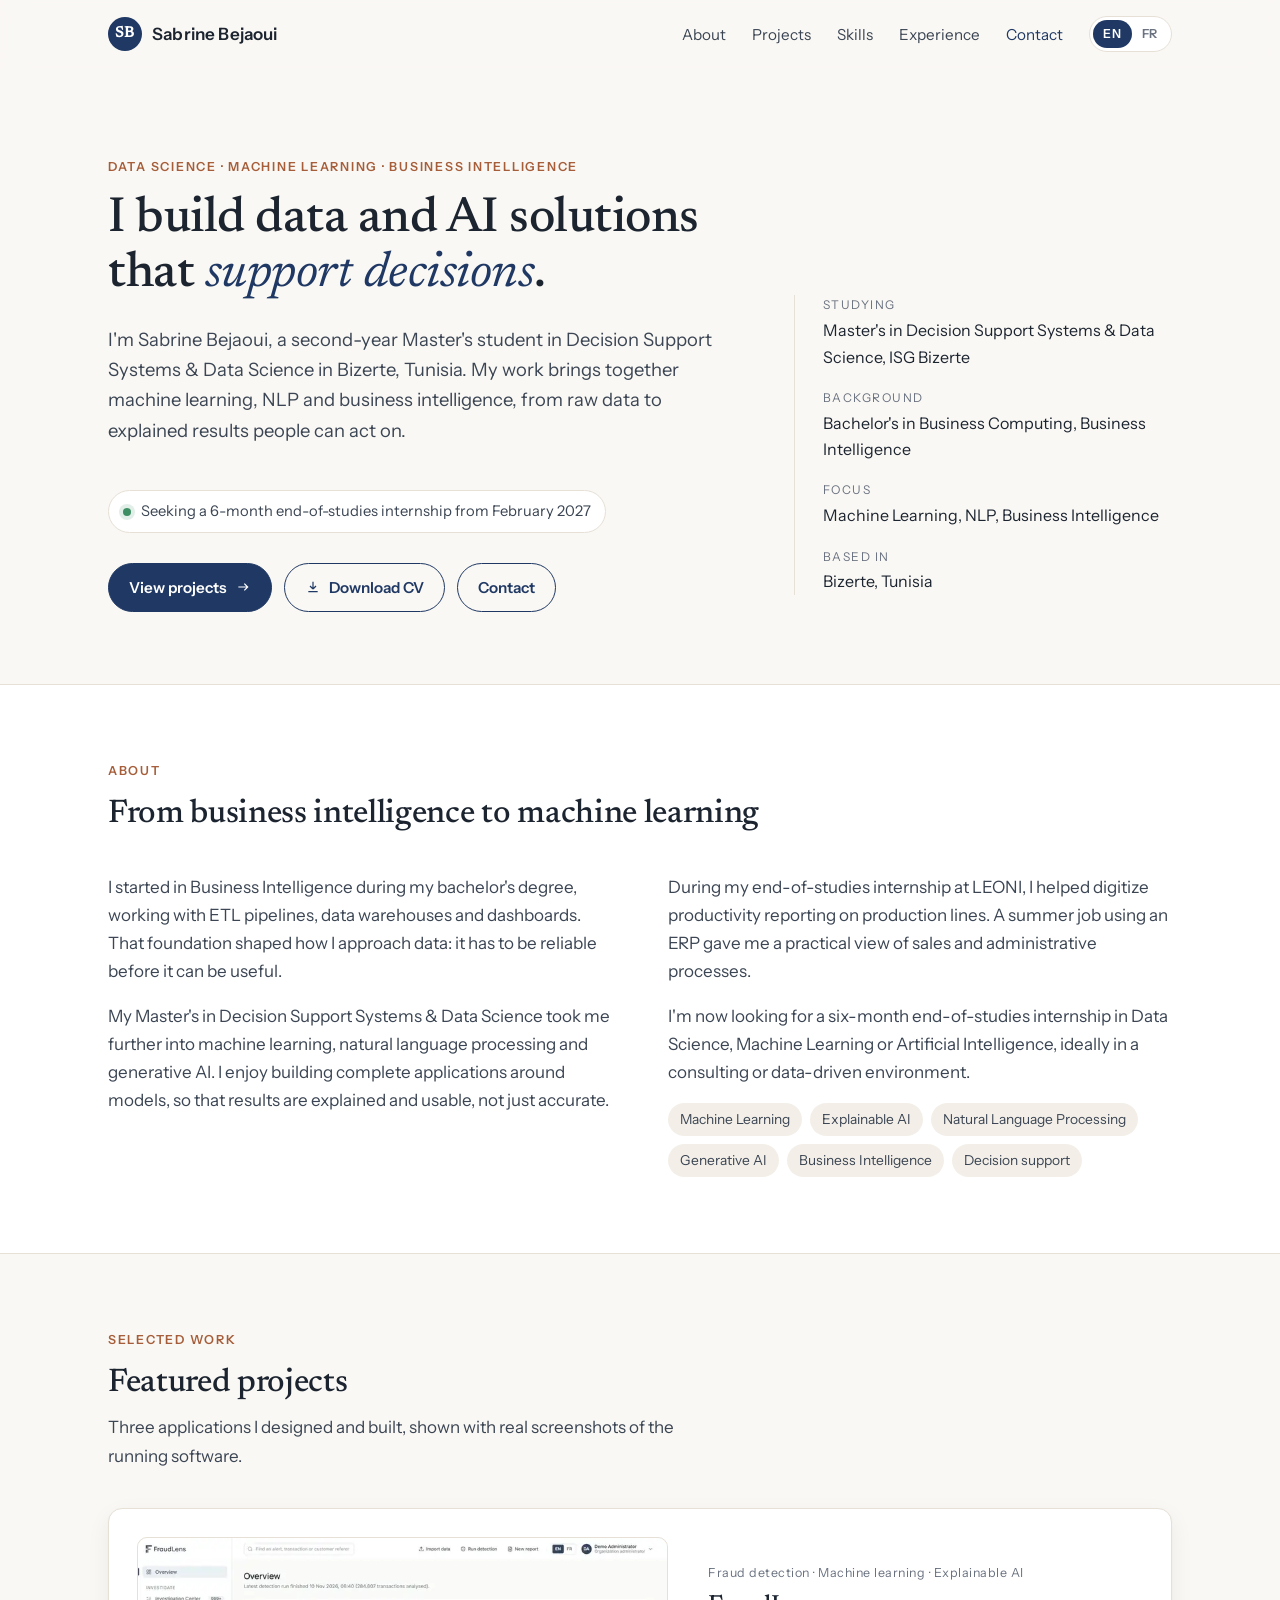
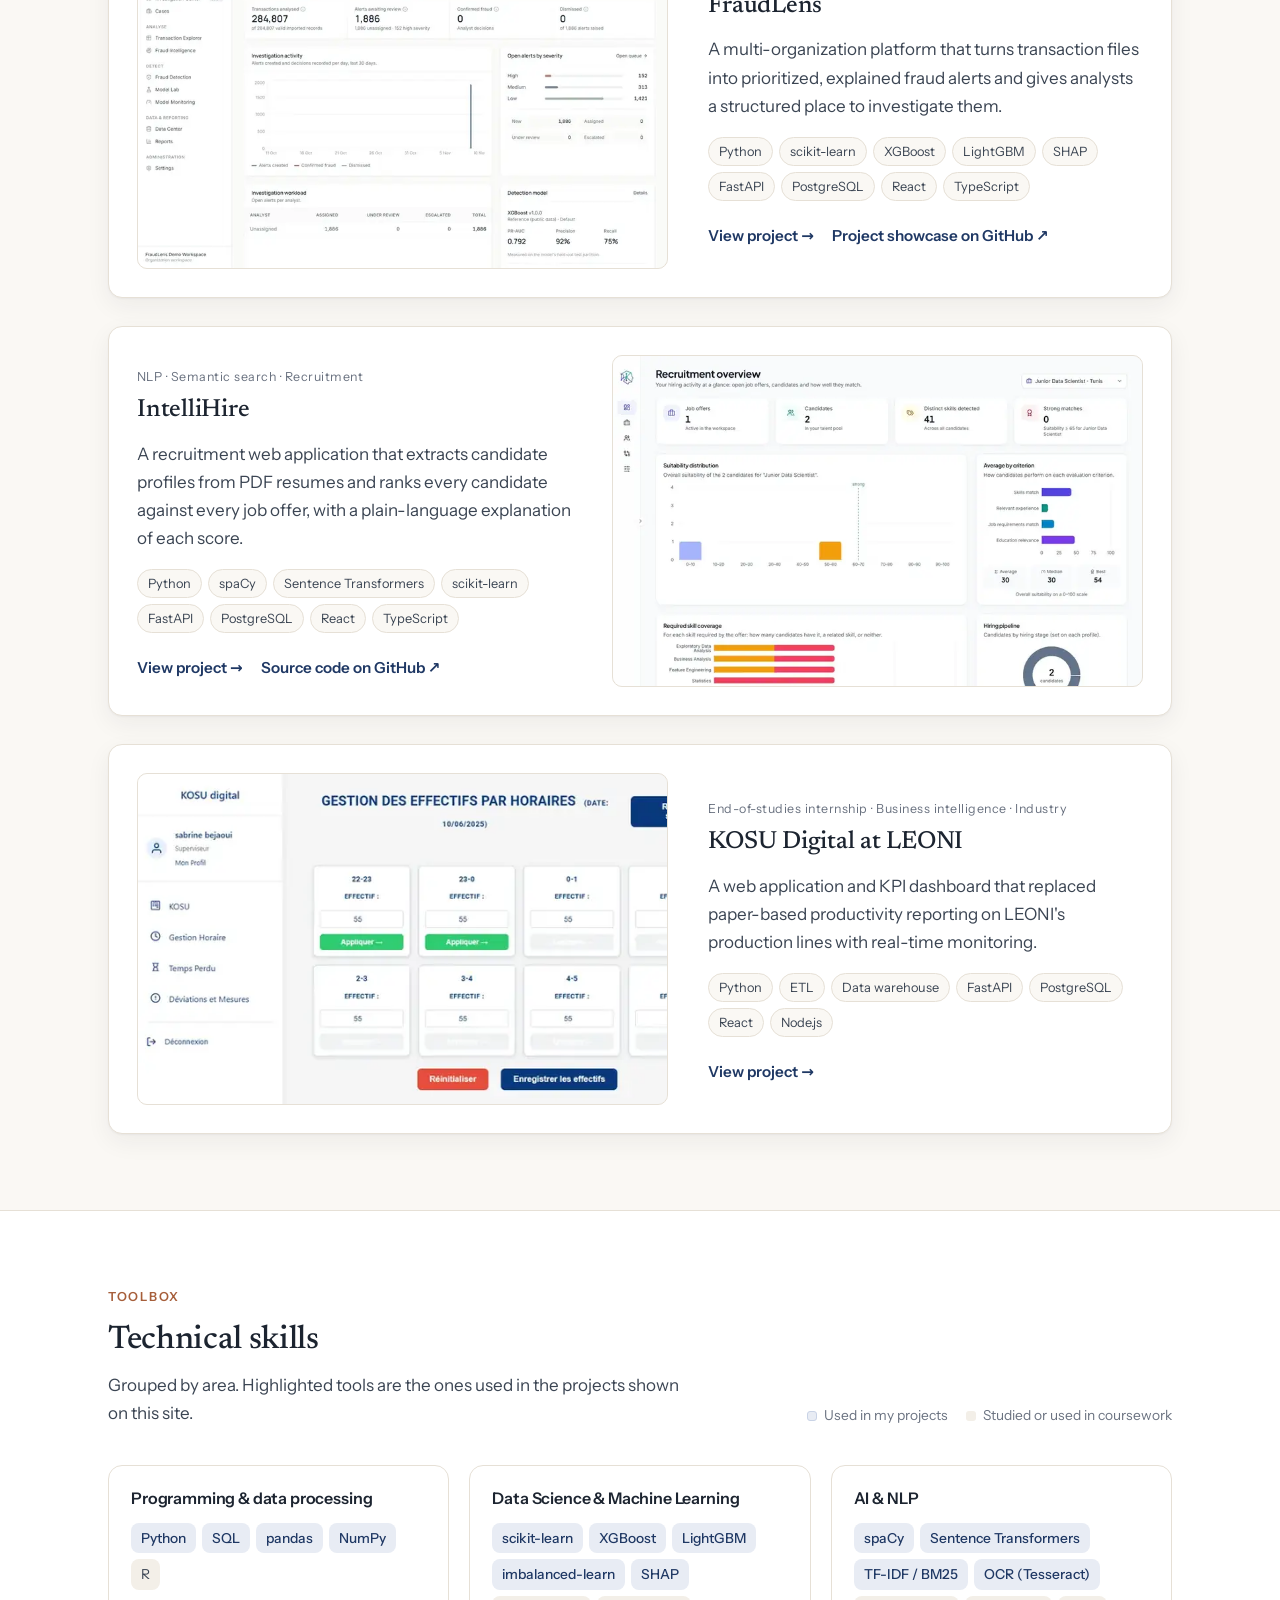
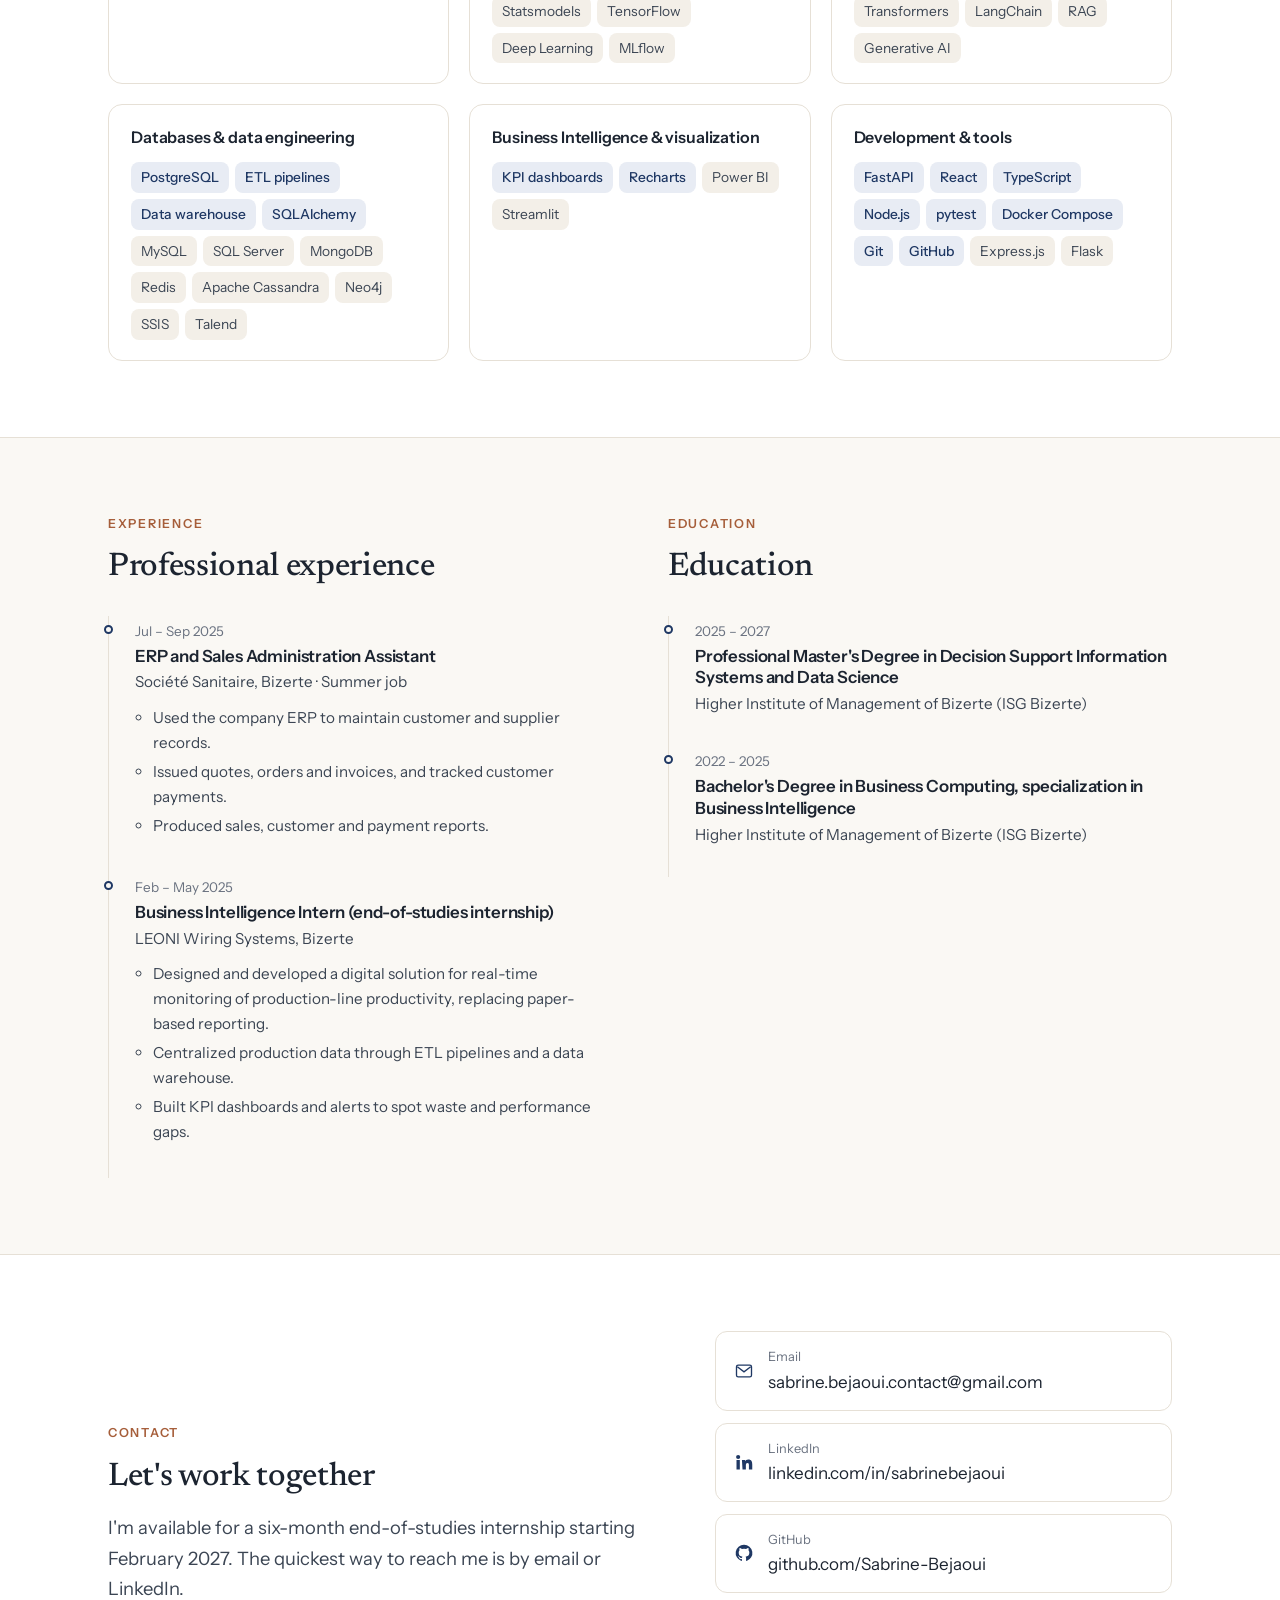
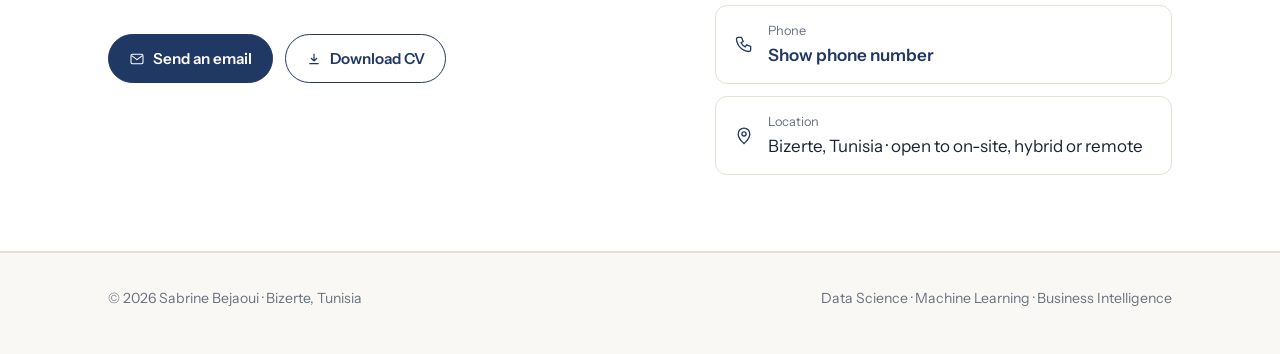
==== index.html @ 360df5ae "Publish bilingual portfolio site Co-Authored-By: Claude Opus 5.5 <noreply@anthropic.com> Claude-Sess" ====
<!doctype html>
<html lang="en" class="no-js">
<head>
<meta charset="utf-8">
<meta name="viewport" content="width=device-width, initial-scale=1">
<title>Sabrine Bejaoui — Data Science, Machine Learning &amp; Business Intelligence</title>
<meta name="description" content="Second-year Master&#x27;s student in Decision Support Systems &amp; Data Science, seeking a 6-month end-of-studies internship in Data Science, Machine Learning or AI from February 2027.">
<meta name="author" content="Sabrine Bejaoui">
<link rel="canonical" href="https://sabrine-bejaoui.github.io/">
<link rel="alternate" hreflang="en" href="https://sabrine-bejaoui.github.io/">
<link rel="alternate" hreflang="fr" href="https://sabrine-bejaoui.github.io/fr/">
<link rel="alternate" hreflang="x-default" href="https://sabrine-bejaoui.github.io/">
<meta property="og:type" content="website">
<meta property="og:title" content="Sabrine Bejaoui — Data Science, Machine Learning &amp; Business Intelligence">
<meta property="og:description" content="Second-year Master&#x27;s student in Decision Support Systems &amp; Data Science, seeking a 6-month end-of-studies internship in Data Science, Machine Learning or AI from February 2027.">
<meta property="og:url" content="https://sabrine-bejaoui.github.io/">
<meta property="og:image" content="https://sabrine-bejaoui.github.io/assets/img/og.png">
<meta property="og:locale" content="en_US">
<meta name="twitter:card" content="summary_large_image">
<meta name="theme-color" content="#FAF8F4">
<link rel="icon" href="assets/img/favicon.svg" type="image/svg+xml">
<link rel="preload" href="assets/fonts/instrument-sans-latin-400-normal.woff2" as="font" type="font/woff2" crossorigin>
<link rel="preload" href="assets/fonts/newsreader-latin-500-normal.woff2" as="font" type="font/woff2" crossorigin>
<link rel="stylesheet" href="assets/css/site.css">
</head>
<body>
<a class="skip" href="#main">Skip to content</a>
<header class="site-header">
  <div class="wrap nav">
    <a class="brand" href="./"><span class="mono">SB</span><span>Sabrine Bejaoui</span></a>
    <button class="menu-btn" aria-label="Open menu" aria-expanded="false" aria-controls="nav-links"><svg width="18" height="18" viewBox="0 0 24 24" fill="none" stroke="currentColor" stroke-width="1.8" aria-hidden="true"><path d="M4 7h16M4 12h16M4 17h16"/></svg></button>
    <ul class="nav-links" id="nav-links"><li><a href="#about">About</a></li><li><a href="#projects">Projects</a></li><li><a href="#skills">Skills</a></li><li><a href="#experience">Experience</a></li><li><a href="#contact">Contact</a></li><li><div class="lang" role="group" aria-label="Language"><span aria-current="true">EN</span><a href="fr/" hreflang="fr" lang="fr" data-lang-switch="fr" aria-label="Version française">FR</a></div></li></ul>
  </div>
</header>
<main id="main">
<section class="hero" id="home" aria-labelledby="hero-title">
  <div class="wrap hero-grid">
    <div>
      <span class="eyebrow">Data Science · Machine Learning · Business Intelligence</span>
      <h1 id="hero-title">I build data and AI solutions that <em>support decisions</em>.</h1>
      <p class="lead">I&#x27;m Sabrine Bejaoui, a second-year Master&#x27;s student in Decision Support Systems &amp; Data Science in Bizerte, Tunisia. My work brings together machine learning, NLP and business intelligence, from raw data to explained results people can act on.</p>
      <span class="status"><i aria-hidden="true"></i>Seeking a 6-month end-of-studies internship from February 2027</span>
      <div class="actions">
        <a class="btn btn-primary" href="#projects">View projects <svg viewBox="0 0 24 24" fill="none" stroke="currentColor" stroke-width="1.8" aria-hidden="true"><path d="M5 12h14m-5-5 5 5-5 5"/></svg></a>
        <a class="btn btn-ghost" href="assets/cv/Sabrine_Bejaoui_CV_EN.pdf" download><svg viewBox="0 0 24 24" fill="none" stroke="currentColor" stroke-width="1.8" aria-hidden="true"><path d="M12 4v11m0 0-4.5-4.5M12 15l4.5-4.5M5 19h14"/></svg> Download CV</a>
        <a class="btn btn-ghost" href="#contact">Contact</a>
      </div>
    </div>
    <dl class="facts"><div><dt>Studying</dt><dd>Master&#x27;s in Decision Support Systems &amp; Data Science, ISG Bizerte</dd></div><div><dt>Background</dt><dd>Bachelor&#x27;s in Business Computing, Business Intelligence</dd></div><div><dt>Focus</dt><dd>Machine Learning, NLP, Business Intelligence</dd></div><div><dt>Based in</dt><dd>Bizerte, Tunisia</dd></div></dl>
  </div>
</section>
<section class="band" id="about" aria-labelledby="about-title">
  <div class="wrap">
    <div class="sec-head reveal"><div><span class="eyebrow">About</span><h2 id="about-title">From business intelligence to machine learning</h2></div></div>
    <div class="about-grid reveal">
      <div><p>I started in Business Intelligence during my bachelor&#x27;s degree, working with ETL pipelines, data warehouses and dashboards. That foundation shaped how I approach data: it has to be reliable before it can be useful.</p><p>My Master&#x27;s in Decision Support Systems &amp; Data Science took me further into machine learning, natural language processing and generative AI. I enjoy building complete applications around models, so that results are explained and usable, not just accurate.</p></div>
      <div><p>During my end-of-studies internship at LEONI, I helped digitize productivity reporting on production lines. A summer job using an ERP gave me a practical view of sales and administrative processes.</p><p>I&#x27;m now looking for a six-month end-of-studies internship in Data Science, Machine Learning or Artificial Intelligence, ideally in a consulting or data-driven environment.</p><ul class="pill-list" aria-label="Interests"><li>Machine Learning</li><li>Explainable AI</li><li>Natural Language Processing</li><li>Generative AI</li><li>Business Intelligence</li><li>Decision support</li></ul></div>
    </div>
  </div>
</section>
<section id="projects" aria-labelledby="projects-title">
  <div class="wrap">
    <div class="sec-head reveal"><div><span class="eyebrow">Selected work</span><h2 id="projects-title">Featured projects</h2><p>Three applications I designed and built, shown with real screenshots of the running software.</p></div></div>
    <div class="projects"><article class="project reveal">
  <a class="shot" href="projects/fraudlens/" tabindex="-1" aria-hidden="true"><img src="assets/img/fl-overview-en-t.webp" alt="" width="800" height="500" loading="lazy" decoding="async"></a>
  <div>
    <span class="tag">Fraud detection · Machine learning · Explainable AI</span>
    <h3><a href="projects/fraudlens/" style="color:inherit;text-decoration:none">FraudLens</a></h3>
    <p>A multi-organization platform that turns transaction files into prioritized, explained fraud alerts and gives analysts a structured place to investigate them.</p>
    <ul class="stack" aria-label="Technologies"><li>Python</li><li>scikit-learn</li><li>XGBoost</li><li>LightGBM</li><li>SHAP</li><li>FastAPI</li><li>PostgreSQL</li><li>React</li><li>TypeScript</li></ul>
    <div class="links"><a href="projects/fraudlens/">View project →</a><a href="https://github.com/Sabrine-Bejaoui/FraudLens-Platform" rel="noopener" target="_blank">Project showcase on GitHub ↗</a></div>
  </div>
</article>
<article class="project reveal">
  <a class="shot" href="projects/intellihire/" tabindex="-1" aria-hidden="true"><img src="assets/img/ih-overview-t.webp" alt="" width="800" height="500" loading="lazy" decoding="async"></a>
  <div>
    <span class="tag">NLP · Semantic search · Recruitment</span>
    <h3><a href="projects/intellihire/" style="color:inherit;text-decoration:none">IntelliHire</a></h3>
    <p>A recruitment web application that extracts candidate profiles from PDF resumes and ranks every candidate against every job offer, with a plain-language explanation of each score.</p>
    <ul class="stack" aria-label="Technologies"><li>Python</li><li>spaCy</li><li>Sentence Transformers</li><li>scikit-learn</li><li>FastAPI</li><li>PostgreSQL</li><li>React</li><li>TypeScript</li></ul>
    <div class="links"><a href="projects/intellihire/">View project →</a><a href="https://github.com/Sabrine-Bejaoui/IntelliHire-Intelligent-Recruitment-Assistant" rel="noopener" target="_blank">Source code on GitHub ↗</a></div>
  </div>
</article>
<article class="project reveal">
  <a class="shot" href="projects/kosu-digital/" tabindex="-1" aria-hidden="true"><img src="assets/img/kosu-headcount-t.webp" alt="" width="800" height="500" loading="lazy" decoding="async"></a>
  <div>
    <span class="tag">End-of-studies internship · Business intelligence · Industry</span>
    <h3><a href="projects/kosu-digital/" style="color:inherit;text-decoration:none">KOSU Digital at LEONI</a></h3>
    <p>A web application and KPI dashboard that replaced paper-based productivity reporting on LEONI&#x27;s production lines with real-time monitoring.</p>
    <ul class="stack" aria-label="Technologies"><li>Python</li><li>ETL</li><li>Data warehouse</li><li>FastAPI</li><li>PostgreSQL</li><li>React</li><li>Node.js</li></ul>
    <div class="links"><a href="projects/kosu-digital/">View project →</a></div>
  </div>
</article>
</div>
  </div>
</section>
<section class="band" id="skills" aria-labelledby="skills-title">
  <div class="wrap">
    <div class="sec-head reveal"><div><span class="eyebrow">Toolbox</span><h2 id="skills-title">Technical skills</h2><p>Grouped by area. Highlighted tools are the ones used in the projects shown on this site.</p></div>
      <div class="legend"><span class="l-used">Used in my projects</span><span>Studied or used in coursework</span></div></div>
    <div class="skills"><div class="skill reveal"><h3>Programming &amp; data processing</h3><ul><li class="used">Python</li><li class="used">SQL</li><li class="used">pandas</li><li class="used">NumPy</li><li>R</li></ul></div><div class="skill reveal"><h3>Data Science &amp; Machine Learning</h3><ul><li class="used">scikit-learn</li><li class="used">XGBoost</li><li class="used">LightGBM</li><li class="used">imbalanced-learn</li><li class="used">SHAP</li><li>Statsmodels</li><li>TensorFlow</li><li>Deep Learning</li><li>MLflow</li></ul></div><div class="skill reveal"><h3>AI &amp; NLP</h3><ul><li class="used">spaCy</li><li class="used">Sentence Transformers</li><li class="used">TF-IDF / BM25</li><li class="used">OCR (Tesseract)</li><li>Transformers</li><li>LangChain</li><li>RAG</li><li>Generative AI</li></ul></div><div class="skill reveal"><h3>Databases &amp; data engineering</h3><ul><li class="used">PostgreSQL</li><li class="used">ETL pipelines</li><li class="used">Data warehouse</li><li class="used">SQLAlchemy</li><li>MySQL</li><li>SQL Server</li><li>MongoDB</li><li>Redis</li><li>Apache Cassandra</li><li>Neo4j</li><li>SSIS</li><li>Talend</li></ul></div><div class="skill reveal"><h3>Business Intelligence &amp; visualization</h3><ul><li class="used">KPI dashboards</li><li class="used">Recharts</li><li>Power BI</li><li>Streamlit</li></ul></div><div class="skill reveal"><h3>Development &amp; tools</h3><ul><li class="used">FastAPI</li><li class="used">React</li><li class="used">TypeScript</li><li class="used">Node.js</li><li class="used">pytest</li><li class="used">Docker Compose</li><li class="used">Git</li><li class="used">GitHub</li><li>Express.js</li><li>Flask</li></ul></div></div>
  </div>
</section>
<section id="experience" aria-labelledby="exp-title">
  <div class="wrap cols">
    <div class="reveal"><span class="eyebrow">Experience</span><h2 id="exp-title">Professional experience</h2><ol class="timeline"><li><span class="when">Jul – Sep 2025</span><h3>ERP and Sales Administration Assistant</h3><div class="org">Société Sanitaire, Bizerte · Summer job</div><ul><li>Used the company ERP to maintain customer and supplier records.</li><li>Issued quotes, orders and invoices, and tracked customer payments.</li><li>Produced sales, customer and payment reports.</li></ul></li><li><span class="when">Feb – May 2025</span><h3>Business Intelligence Intern (end-of-studies internship)</h3><div class="org">LEONI Wiring Systems, Bizerte</div><ul><li>Designed and developed a digital solution for real-time monitoring of production-line productivity, replacing paper-based reporting.</li><li>Centralized production data through ETL pipelines and a data warehouse.</li><li>Built KPI dashboards and alerts to spot waste and performance gaps.</li></ul></li></ol></div>
    <div class="reveal"><span class="eyebrow">Education</span><h2>Education</h2><ol class="timeline"><li><span class="when">2025 – 2027</span><h3>Professional Master&#x27;s Degree in Decision Support Information Systems and Data Science</h3><div class="org">Higher Institute of Management of Bizerte (ISG Bizerte)</div></li><li><span class="when">2022 – 2025</span><h3>Bachelor&#x27;s Degree in Business Computing, specialization in Business Intelligence</h3><div class="org">Higher Institute of Management of Bizerte (ISG Bizerte)</div></li></ol></div>
  </div>
</section>
<section class="band" id="contact" aria-labelledby="contact-title">
  <div class="wrap contact">
    <div class="reveal">
      <span class="eyebrow">Contact</span>
      <h2 id="contact-title">Let&#x27;s work together</h2>
      <p class="lead" style="margin-top:16px">I&#x27;m available for a six-month end-of-studies internship starting February 2027. The quickest way to reach me is by email or LinkedIn.</p>
      <div class="actions"><a class="btn btn-primary" href="mailto:sabrine.bejaoui.contact@gmail.com"><svg viewBox="0 0 24 24" fill="none" stroke="currentColor" stroke-width="1.6" aria-hidden="true"><rect x="3" y="5" width="18" height="14" rx="2"/><path d="m4 7 8 6 8-6"/></svg> Send an email</a><a class="btn btn-ghost" href="assets/cv/Sabrine_Bejaoui_CV_EN.pdf" download><svg viewBox="0 0 24 24" fill="none" stroke="currentColor" stroke-width="1.8" aria-hidden="true"><path d="M12 4v11m0 0-4.5-4.5M12 15l4.5-4.5M5 19h14"/></svg> Download CV</a></div>
    </div>
    <ul class="contact-list reveal">
      <li><a href="mailto:sabrine.bejaoui.contact@gmail.com"><svg viewBox="0 0 24 24" fill="none" stroke="currentColor" stroke-width="1.6" aria-hidden="true"><rect x="3" y="5" width="18" height="14" rx="2"/><path d="m4 7 8 6 8-6"/></svg><span><small>Email</small>sabrine.bejaoui.contact@gmail.com</span></a></li>
      <li><a href="https://www.linkedin.com/in/sabrinebejaoui" rel="noopener" target="_blank"><svg viewBox="0 0 24 24" fill="currentColor" aria-hidden="true"><path d="M4.98 3.5a2.5 2.5 0 1 1 0 5 2.5 2.5 0 0 1 0-5zM3 9.5h4V21H3zM9.5 9.5h3.8v1.6h.06c.53-1 1.83-2.06 3.77-2.06 4.03 0 4.77 2.65 4.77 6.1V21h-4v-5.1c0-1.22-.02-2.79-1.7-2.79-1.7 0-1.96 1.33-1.96 2.7V21h-4z"/></svg><span><small>LinkedIn</small>linkedin.com/in/sabrinebejaoui</span></a></li>
      <li><a href="https://github.com/Sabrine-Bejaoui" rel="noopener" target="_blank"><svg viewBox="0 0 24 24" fill="currentColor" aria-hidden="true"><path d="M12 2a10 10 0 0 0-3.16 19.49c.5.09.68-.22.68-.48v-1.7c-2.78.6-3.37-1.34-3.37-1.34-.45-1.16-1.11-1.47-1.11-1.47-.91-.62.07-.6.07-.6 1 .07 1.53 1.03 1.53 1.03.9 1.53 2.35 1.09 2.92.83.09-.65.35-1.09.64-1.34-2.22-.25-4.56-1.11-4.56-4.95 0-1.09.39-1.98 1.03-2.68-.1-.25-.45-1.27.1-2.65 0 0 .84-.27 2.75 1.02a9.5 9.5 0 0 1 5 0c1.91-1.29 2.75-1.02 2.75-1.02.55 1.38.2 2.4.1 2.65.64.7 1.03 1.59 1.03 2.68 0 3.85-2.34 4.7-4.57 4.94.36.31.68.92.68 1.86v2.75c0 .27.18.58.69.48A10 10 0 0 0 12 2z"/></svg><span><small>GitHub</small>github.com/Sabrine-Bejaoui</span></a></li>
      <li><button type="button" class="phone-reveal" data-p="+216|53|903|201"><svg viewBox="0 0 24 24" fill="none" stroke="currentColor" stroke-width="1.6" aria-hidden="true"><path d="M5 4h4l2 5-2.5 1.5a11 11 0 0 0 5 5L15 13l5 2v4a2 2 0 0 1-2 2A16 16 0 0 1 3 6a2 2 0 0 1 2-2"/></svg><span><small>Phone</small><span class="pv">Show phone number</span></span></button></li>
      <li><a href="#contact" aria-disabled="true" tabindex="-1" style="cursor:default"><svg viewBox="0 0 24 24" fill="none" stroke="currentColor" stroke-width="1.6" aria-hidden="true"><path d="M12 21s-7-6.1-7-11.5a7 7 0 0 1 14 0C19 14.9 12 21 12 21z"/><circle cx="12" cy="9.5" r="2.5"/></svg><span><small>Location</small>Bizerte, Tunisia · open to on-site, hybrid or remote</span></a></li>
    </ul>
  </div>
</section>
</main>
<footer>
  <div class="wrap">
    <span>© 2026 Sabrine Bejaoui · Bizerte, Tunisia</span>
    <span>Data Science · Machine Learning · Business Intelligence</span>
  </div>
</footer>
<div class="lb" role="dialog" aria-modal="true" aria-label="Image viewer">
  <button class="x" aria-label="Close">×</button>
  <button class="prev" aria-label="Previous image">‹</button>
  <figure><img src="" alt=""><figcaption></figcaption></figure>
  <button class="nx" aria-label="Next image">›</button>
</div>
<script src="assets/js/site.js" defer></script>
</body>
</html>
---- assets/css/site.css ----
/* Sabrine Bejaoui — portfolio */
@font-face{font-family:"Newsreader";src:url(../fonts/newsreader-latin-400-normal.woff2) format("woff2");font-weight:400;font-style:normal;font-display:swap}
@font-face{font-family:"Newsreader";src:url(../fonts/newsreader-latin-500-normal.woff2) format("woff2");font-weight:500;font-style:normal;font-display:swap}
@font-face{font-family:"Newsreader";src:url(../fonts/newsreader-latin-400-italic.woff2) format("woff2");font-weight:400;font-style:italic;font-display:swap}
@font-face{font-family:"Instrument Sans";src:url(../fonts/instrument-sans-latin-400-normal.woff2) format("woff2");font-weight:400;font-style:normal;font-display:swap}
@font-face{font-family:"Instrument Sans";src:url(../fonts/instrument-sans-latin-500-normal.woff2) format("woff2");font-weight:500;font-style:normal;font-display:swap}
@font-face{font-family:"Instrument Sans";src:url(../fonts/instrument-sans-latin-600-normal.woff2) format("woff2");font-weight:600;font-style:normal;font-display:swap}
:root{
  --bg:#FAF8F4;
  --surface:#FFFFFF;
  --tint:#F3EFE8;
  --ink:#1C2430;
  --ink-2:#3B4553;
  --muted:#6A7280;
  --line:#E6E0D6;
  --accent:#1F3864;
  --accent-soft:#E8ECF4;
  --clay:#A65E3A;
  --radius:14px;
  --shadow:0 1px 2px rgba(28,36,48,.04),0 8px 24px rgba(28,36,48,.06);
  --serif:"Newsreader",Georgia,"Times New Roman",serif;
  --sans:"Instrument Sans",system-ui,-apple-system,"Segoe UI",Roboto,sans-serif;
  --w:1120px;
}
*,*::before,*::after{box-sizing:border-box}
html{scroll-behavior:smooth;-webkit-text-size-adjust:100%}
@media (prefers-reduced-motion:reduce){html{scroll-behavior:auto}*{transition:none!important;animation:none!important}}
body{margin:0;background:var(--bg);color:var(--ink);font-family:var(--sans);font-size:17px;line-height:1.65;-webkit-font-smoothing:antialiased}
img{max-width:100%;height:auto;display:block}
a{color:var(--accent);text-decoration-thickness:1px;text-underline-offset:3px}
a:hover{color:var(--clay)}
:focus-visible{outline:2px solid var(--clay);outline-offset:3px;border-radius:4px}
.skip{position:absolute;left:-999px;top:8px;background:var(--ink);color:#fff;padding:8px 14px;border-radius:8px;z-index:100}
.skip:focus{left:12px}
.wrap{max-width:var(--w);margin:0 auto;padding:0 28px}
h1,h2,h3{font-family:var(--serif);font-weight:500;letter-spacing:-.01em;color:var(--ink);margin:0}
h1{font-size:clamp(2.1rem,4.2vw,3.1rem);line-height:1.12}
h2{font-size:clamp(1.6rem,2.6vw,2.05rem);line-height:1.2}
h3{font-size:1.3rem;line-height:1.3}
p{margin:0 0 1em}
.eyebrow{font-size:.78rem;letter-spacing:.14em;text-transform:uppercase;color:var(--clay);font-weight:600;margin-bottom:14px;display:block}
.lead{font-size:1.15rem;color:var(--ink-2);max-width:60ch}
.muted{color:var(--muted)}

/* header */
.site-header{position:sticky;top:0;z-index:50;background:rgba(250,248,244,.88);backdrop-filter:saturate(140%) blur(10px);-webkit-backdrop-filter:saturate(140%) blur(10px);border-bottom:1px solid transparent;transition:border-color .2s}
.site-header.scrolled{border-bottom-color:var(--line)}
.nav{display:flex;align-items:center;justify-content:space-between;height:68px}
.brand{display:flex;align-items:center;gap:10px;text-decoration:none;color:var(--ink);font-weight:600;letter-spacing:.01em}
.brand .mono{width:34px;height:34px;border-radius:50%;background:var(--accent);color:#fff;display:grid;place-items:center;font-family:var(--serif);font-size:15px;letter-spacing:.02em}
.nav-links{display:flex;align-items:center;gap:26px;list-style:none;margin:0;padding:0}
.nav-links a{color:var(--ink-2);text-decoration:none;font-size:.95rem}
.nav-links a:hover,.nav-links a[aria-current="true"]{color:var(--accent)}
.lang{display:inline-flex;border:1px solid var(--line);border-radius:999px;padding:3px;background:var(--surface)}
.lang a,.lang span{font-size:.78rem;font-weight:600;letter-spacing:.06em;padding:4px 10px;border-radius:999px;text-decoration:none;color:var(--muted)}
.lang span[aria-current]{background:var(--accent);color:#fff}
.menu-btn{display:none;background:none;border:1px solid var(--line);border-radius:10px;width:42px;height:38px;cursor:pointer;color:var(--ink)}
.menu-btn svg{margin:auto}
@media (max-width:860px){
  .menu-btn{display:grid;place-items:center}
  .nav-links{position:absolute;top:68px;left:0;right:0;flex-direction:column;align-items:flex-start;gap:0;background:var(--bg);border-bottom:1px solid var(--line);padding:8px 28px 18px;display:none}
  .nav-links.open{display:flex}
  .nav-links li{width:100%}
  .nav-links a{display:block;padding:12px 0;border-bottom:1px solid var(--line)}
  .nav-links li:last-child{padding-top:14px}
}

/* buttons */
.btn{display:inline-flex;align-items:center;gap:8px;padding:11px 20px;border-radius:999px;font-weight:600;font-size:.95rem;text-decoration:none;border:1px solid var(--accent);transition:background .2s,color .2s,border-color .2s}
.btn-primary{background:var(--accent);color:#fff}
.btn-primary:hover{background:#172a4b;color:#fff;border-color:#172a4b}
.btn-ghost{background:transparent;color:var(--accent)}
.btn-ghost:hover{background:var(--accent-soft);color:var(--accent)}
.btn svg{width:16px;height:16px}

/* hero */
.hero{padding:88px 0 72px}
.hero-grid{display:grid;grid-template-columns:1.25fr .75fr;gap:56px;align-items:end}
.hero h1 em{font-style:italic;color:var(--accent)}
.hero .lead{margin-top:22px}
.status{display:inline-flex;align-items:center;gap:10px;margin-top:26px;padding:8px 14px;background:var(--surface);border:1px solid var(--line);border-radius:999px;font-size:.92rem;color:var(--ink-2)}
.status i{width:8px;height:8px;border-radius:50%;background:#3E8E63;box-shadow:0 0 0 4px rgba(62,142,99,.15)}
.actions{display:flex;flex-wrap:wrap;gap:12px;margin-top:30px}
.facts{border-left:1px solid var(--line);padding-left:28px;display:grid;gap:18px}
.facts dt{font-size:.75rem;letter-spacing:.12em;text-transform:uppercase;color:var(--muted)}
.facts dd{margin:2px 0 0;font-size:1rem;color:var(--ink)}
@media (max-width:860px){.hero{padding:56px 0 48px}.hero-grid{grid-template-columns:1fr;gap:36px}.facts{border-left:0;padding-left:0;border-top:1px solid var(--line);padding-top:24px;grid-template-columns:1fr 1fr}}

/* sections */
section{padding:76px 0;scroll-margin-top:72px}
.sec-head{display:flex;justify-content:space-between;align-items:end;gap:24px;margin-bottom:38px}
.sec-head p{max-width:52ch;margin:10px 0 0;color:var(--ink-2)}
.band{background:var(--surface);border-top:1px solid var(--line);border-bottom:1px solid var(--line)}

/* about */
.about-grid{display:grid;grid-template-columns:1fr 1fr;gap:56px}
.about-grid p{color:var(--ink-2)}
.pill-list{display:flex;flex-wrap:wrap;gap:8px;list-style:none;padding:0;margin:0}
.pill-list li{font-size:.86rem;padding:5px 12px;border-radius:999px;background:var(--tint);color:var(--ink-2)}
@media (max-width:860px){.about-grid{grid-template-columns:1fr;gap:28px}}

/* projects */
.projects{display:grid;gap:28px}
.project{display:grid;grid-template-columns:1.1fr .9fr;gap:40px;align-items:center;background:var(--surface);border:1px solid var(--line);border-radius:var(--radius);padding:28px;box-shadow:var(--shadow)}
.project:nth-child(even){grid-template-columns:.9fr 1.1fr}
.project:nth-child(even) .shot{order:2}
.shot{border-radius:10px;overflow:hidden;border:1px solid var(--line);background:var(--tint);aspect-ratio:16/10}
.shot img{width:100%;height:100%;object-fit:cover;object-position:top left;transition:transform .5s ease}
.project:hover .shot img{transform:scale(1.015)}
.project .tag{font-size:.78rem;color:var(--muted);letter-spacing:.04em}
.project h3{margin:6px 0 12px;font-size:1.55rem}
.project p{color:var(--ink-2)}
.stack{display:flex;flex-wrap:wrap;gap:6px;list-style:none;padding:0;margin:16px 0 22px}
.stack li{font-size:.8rem;padding:3px 10px;border:1px solid var(--line);border-radius:999px;color:var(--ink-2);background:var(--bg)}
.links{display:flex;flex-wrap:wrap;gap:18px;align-items:center}
.links a{font-weight:600;font-size:.95rem;text-decoration:none}
.links a:hover{text-decoration:underline}
@media (max-width:860px){.project,.project:nth-child(even){grid-template-columns:1fr;gap:22px;padding:18px}.project:nth-child(even) .shot{order:0}}

/* skills */
.skills{display:grid;grid-template-columns:repeat(3,1fr);gap:20px}
.skill{background:var(--surface);border:1px solid var(--line);border-radius:var(--radius);padding:22px 22px 20px}
.skill h3{font-family:var(--sans);font-size:1rem;font-weight:600;margin-bottom:14px}
.skill ul{list-style:none;padding:0;margin:0;display:flex;flex-wrap:wrap;gap:6px}
.skill li{font-size:.86rem;padding:4px 10px;border-radius:8px;background:var(--tint);color:var(--ink-2)}
.skill li.used{background:var(--accent-soft);color:var(--accent);font-weight:500}
.legend{display:flex;gap:18px;flex-wrap:wrap;font-size:.86rem;color:var(--muted)}
.legend span::before{content:"";display:inline-block;width:10px;height:10px;border-radius:3px;margin-right:7px;vertical-align:-1px;background:var(--tint)}
.legend .l-used::before{background:var(--accent-soft);border:1px solid #c9d3e6}
@media (max-width:960px){.skills{grid-template-columns:1fr 1fr}}
@media (max-width:620px){.skills{grid-template-columns:1fr}}

/* timeline */
.cols{display:grid;grid-template-columns:1fr 1fr;gap:56px}
.timeline{list-style:none;padding:0;margin:0;border-left:1px solid var(--line)}
.timeline li{position:relative;padding:0 0 30px 26px}
.timeline li::before{content:"";position:absolute;left:-5px;top:9px;width:9px;height:9px;border-radius:50%;background:var(--bg);border:2px solid var(--accent)}
.timeline .when{font-size:.84rem;color:var(--muted)}
.timeline h3{font-family:var(--sans);font-size:1.05rem;font-weight:600;margin:2px 0}
.timeline .org{color:var(--ink-2);font-size:.95rem}
.timeline ul{margin:10px 0 0;padding-left:18px;color:var(--ink-2);font-size:.95rem}
.timeline ul li{padding:0;margin:0 0 4px}
.timeline ul li::before{display:none}
.cols h2{margin-bottom:28px}
@media (max-width:860px){.cols{grid-template-columns:1fr;gap:40px}}

/* contact */
.contact{display:grid;grid-template-columns:1.1fr .9fr;gap:48px;align-items:center}
.contact-list{list-style:none;padding:0;margin:0;display:grid;gap:12px}
.contact-list a,.contact-list .phone-reveal{display:flex;width:100%;font:inherit;text-align:left;cursor:pointer;align-items:center;gap:14px;padding:14px 18px;background:var(--surface);border:1px solid var(--line);border-radius:12px;text-decoration:none;color:var(--ink);transition:border-color .2s}
.contact-list a:hover,.contact-list .phone-reveal:hover{border-color:var(--accent)}
.phone-reveal .pv{color:var(--accent);font-weight:600}
.contact-list svg{width:20px;height:20px;color:var(--accent);flex:none}
.contact-list small{display:block;color:var(--muted);font-size:.8rem}
@media (max-width:860px){.contact{grid-template-columns:1fr}}

footer{padding:34px 0 44px;color:var(--muted);font-size:.88rem;border-top:1px solid var(--line)}
footer .wrap{display:flex;justify-content:space-between;gap:16px;flex-wrap:wrap}

/* project page */
.crumb{font-size:.9rem;margin:34px 0 0}
.crumb a{text-decoration:none}
.p-hero{padding:34px 0 40px}
.p-hero .lead{margin-top:16px}
.p-meta{display:grid;grid-template-columns:repeat(4,1fr);gap:0;margin-top:34px;border-top:1px solid var(--line);border-bottom:1px solid var(--line)}
.p-meta div{padding:16px 18px 16px 0}
.p-meta div+div{padding-left:18px;border-left:1px solid var(--line)}
.p-meta dt{font-size:.74rem;letter-spacing:.12em;text-transform:uppercase;color:var(--muted)}
.p-meta dd{margin:4px 0 0;font-size:.95rem}
@media (max-width:760px){.p-meta{grid-template-columns:1fr 1fr}.p-meta div:nth-child(3){padding-left:0;border-left:0}.p-meta div{border-top:1px solid var(--line)}.p-meta div:nth-child(-n+2){border-top:0}}
.cover{border-radius:var(--radius);overflow:hidden;border:1px solid var(--line);box-shadow:var(--shadow);background:var(--surface)}
.cover{display:flex;justify-content:center}
.cover img{width:auto;max-width:100%}
.note{font-size:.88rem;color:var(--muted);margin-top:10px}
.prose{max-width:720px}
.prose h2{margin:0 0 16px}
.prose p,.prose li{color:var(--ink-2)}
.prose ul{padding-left:20px}
.prose ul.features,.prose ol.flow{padding-left:0}
.prose li{margin-bottom:6px}
.split{display:grid;grid-template-columns:260px 1fr;gap:48px;padding:44px 0;border-top:1px solid var(--line)}
.split:first-of-type{border-top:0}
.split h2{font-size:1.45rem}
@media (max-width:860px){.split{grid-template-columns:1fr;gap:14px;padding:34px 0}}
.features{display:grid;grid-template-columns:1fr 1fr;gap:14px;list-style:none;padding:0;margin:0}
.features li{background:var(--surface);border:1px solid var(--line);border-radius:12px;padding:16px 18px;color:var(--ink-2);font-size:.95rem}
.features strong{display:block;color:var(--ink);font-weight:600;margin-bottom:2px}
@media (max-width:620px){.features{grid-template-columns:1fr}}
.flow{display:flex;flex-wrap:wrap;gap:8px;list-style:none;padding:0;margin:0 0 18px;counter-reset:f}
.flow li{counter-increment:f;font-size:.88rem;padding:6px 12px;border-radius:999px;background:var(--accent-soft);color:var(--accent)}
.flow li::before{content:counter(f) ". ";font-weight:600}
table.metrics{width:100%;border-collapse:collapse;font-size:.93rem;background:var(--surface);border:1px solid var(--line);border-radius:12px;overflow:hidden}
.metrics th,.metrics td{padding:10px 14px;text-align:left;border-bottom:1px solid var(--line)}
.metrics th{font-weight:600;font-size:.8rem;letter-spacing:.06em;text-transform:uppercase;color:var(--muted);background:var(--tint)}
.metrics td.n{font-variant-numeric:tabular-nums}
.metrics tr:last-child td{border-bottom:0}
.table-wrap{overflow-x:auto}

/* gallery */
.gallery{display:grid;grid-template-columns:repeat(2,1fr);gap:22px 20px;list-style:none;padding:0;margin:0}
.gallery li{margin:0}
.gallery button{all:unset;cursor:zoom-in;display:block;width:100%}
.gallery figure{margin:0}
.gallery .frame{aspect-ratio:16/10;border-radius:10px;overflow:hidden;border:1px solid var(--line);background:var(--tint)}
.gallery img{width:100%;height:100%;object-fit:cover;object-position:top left;transition:transform .4s ease}
.gallery button:hover img,.gallery button:focus-visible img{transform:scale(1.03)}
.gallery figcaption{font-size:.86rem;color:var(--muted);margin-top:8px;line-height:1.45}
@media (max-width:520px){.gallery{grid-template-columns:1fr}}

.next{display:flex;justify-content:space-between;gap:16px;flex-wrap:wrap;padding:40px 0 70px;border-top:1px solid var(--line)}

/* lightbox */
.lb{position:fixed;inset:0;background:rgba(28,36,48,.86);display:none;align-items:center;justify-content:center;z-index:200;padding:56px 64px}
.lb.open{display:flex}
.lb figure{margin:0;max-width:1400px;max-height:100%;display:flex;flex-direction:column;align-items:center}
.lb img{max-width:100%;max-height:calc(100vh - 150px);border-radius:8px;background:#fff;object-fit:contain}
.lb figcaption{color:#EDE8DF;font-size:.92rem;margin-top:14px;text-align:center}
.lb button{position:absolute;background:rgba(255,255,255,.12);border:0;color:#fff;width:46px;height:46px;border-radius:50%;cursor:pointer;font-size:22px;line-height:1}
.lb button:hover{background:rgba(255,255,255,.24)}
.lb .x{top:16px;right:16px}
.lb .prev{left:12px;top:50%;transform:translateY(-50%)}
.lb .nx{right:12px;top:50%;transform:translateY(-50%)}
@media (max-width:620px){.lb{padding:60px 10px}.lb .prev,.lb .nx{top:auto;bottom:14px;transform:none}}

/* reveal */
.reveal{opacity:0;transform:translateY(12px);transition:opacity .6s ease,transform .6s ease}
.reveal.in{opacity:1;transform:none}
.no-js .reveal{opacity:1;transform:none}
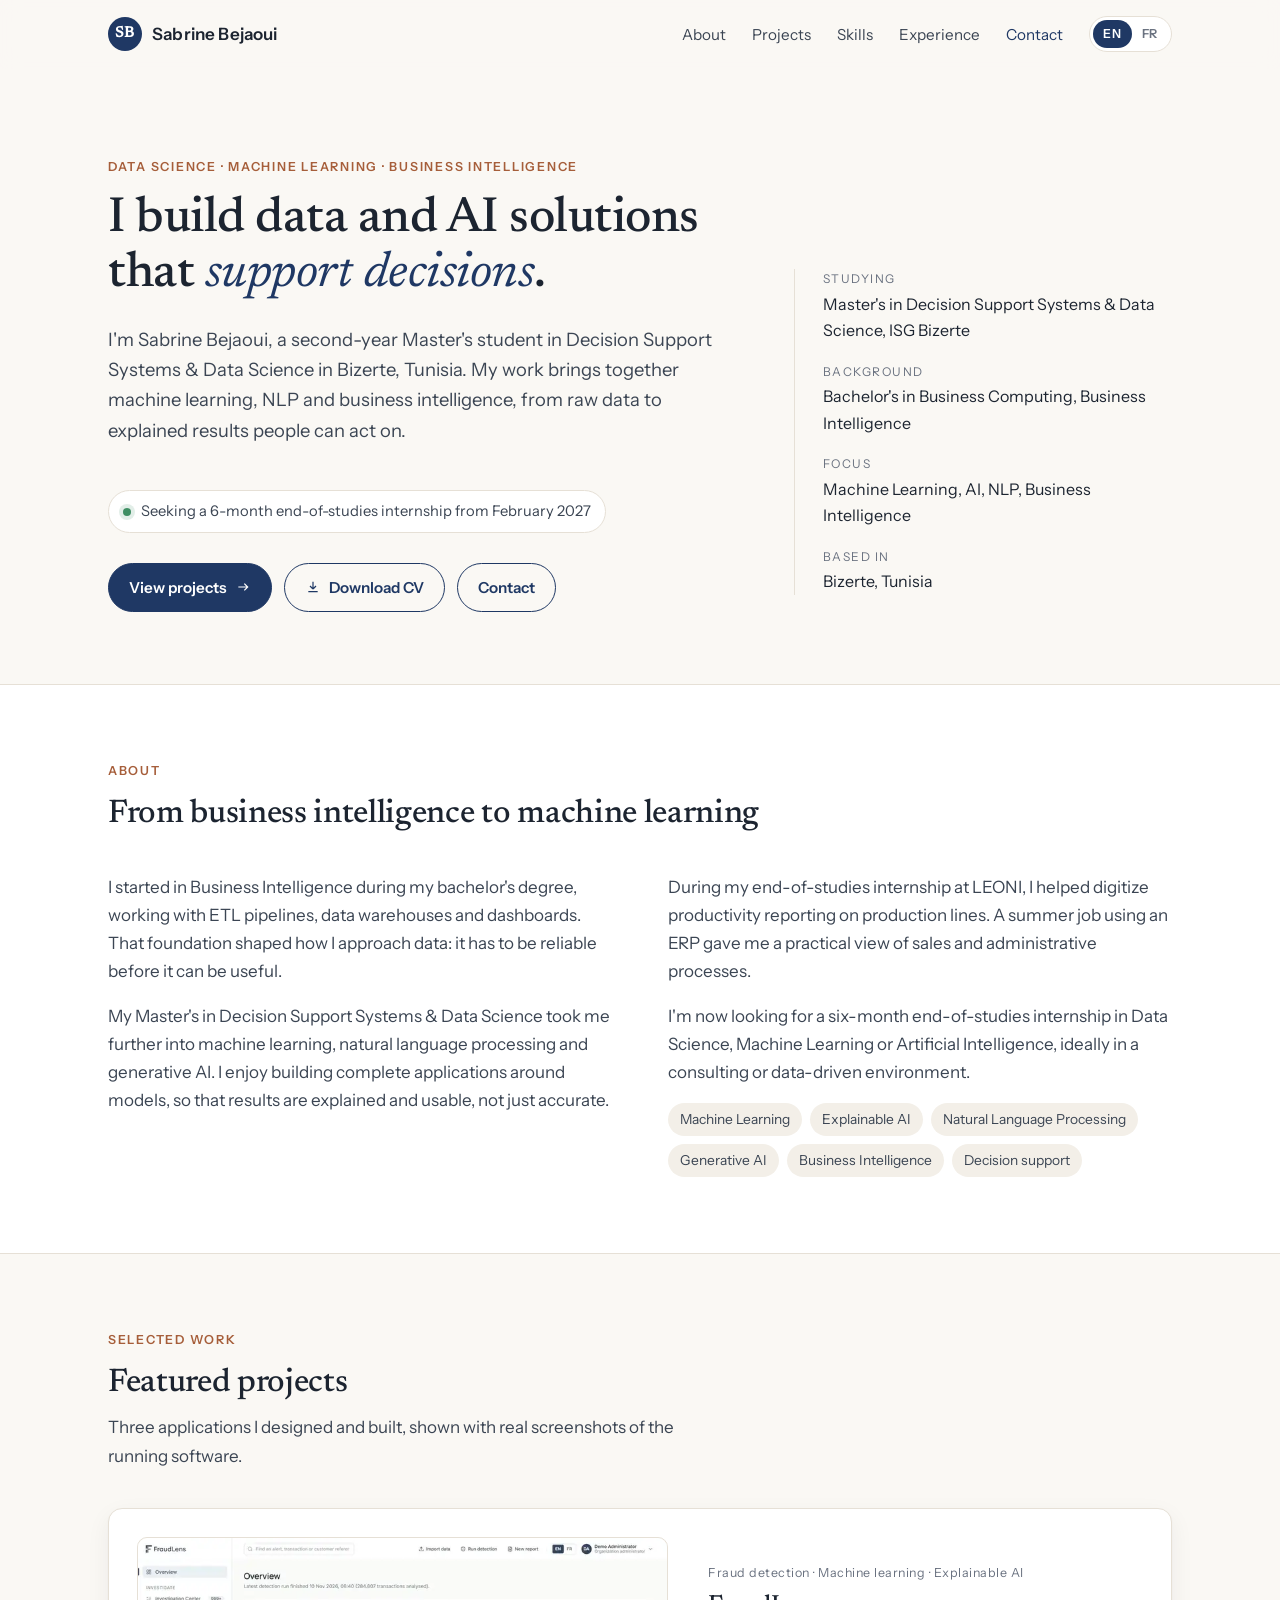
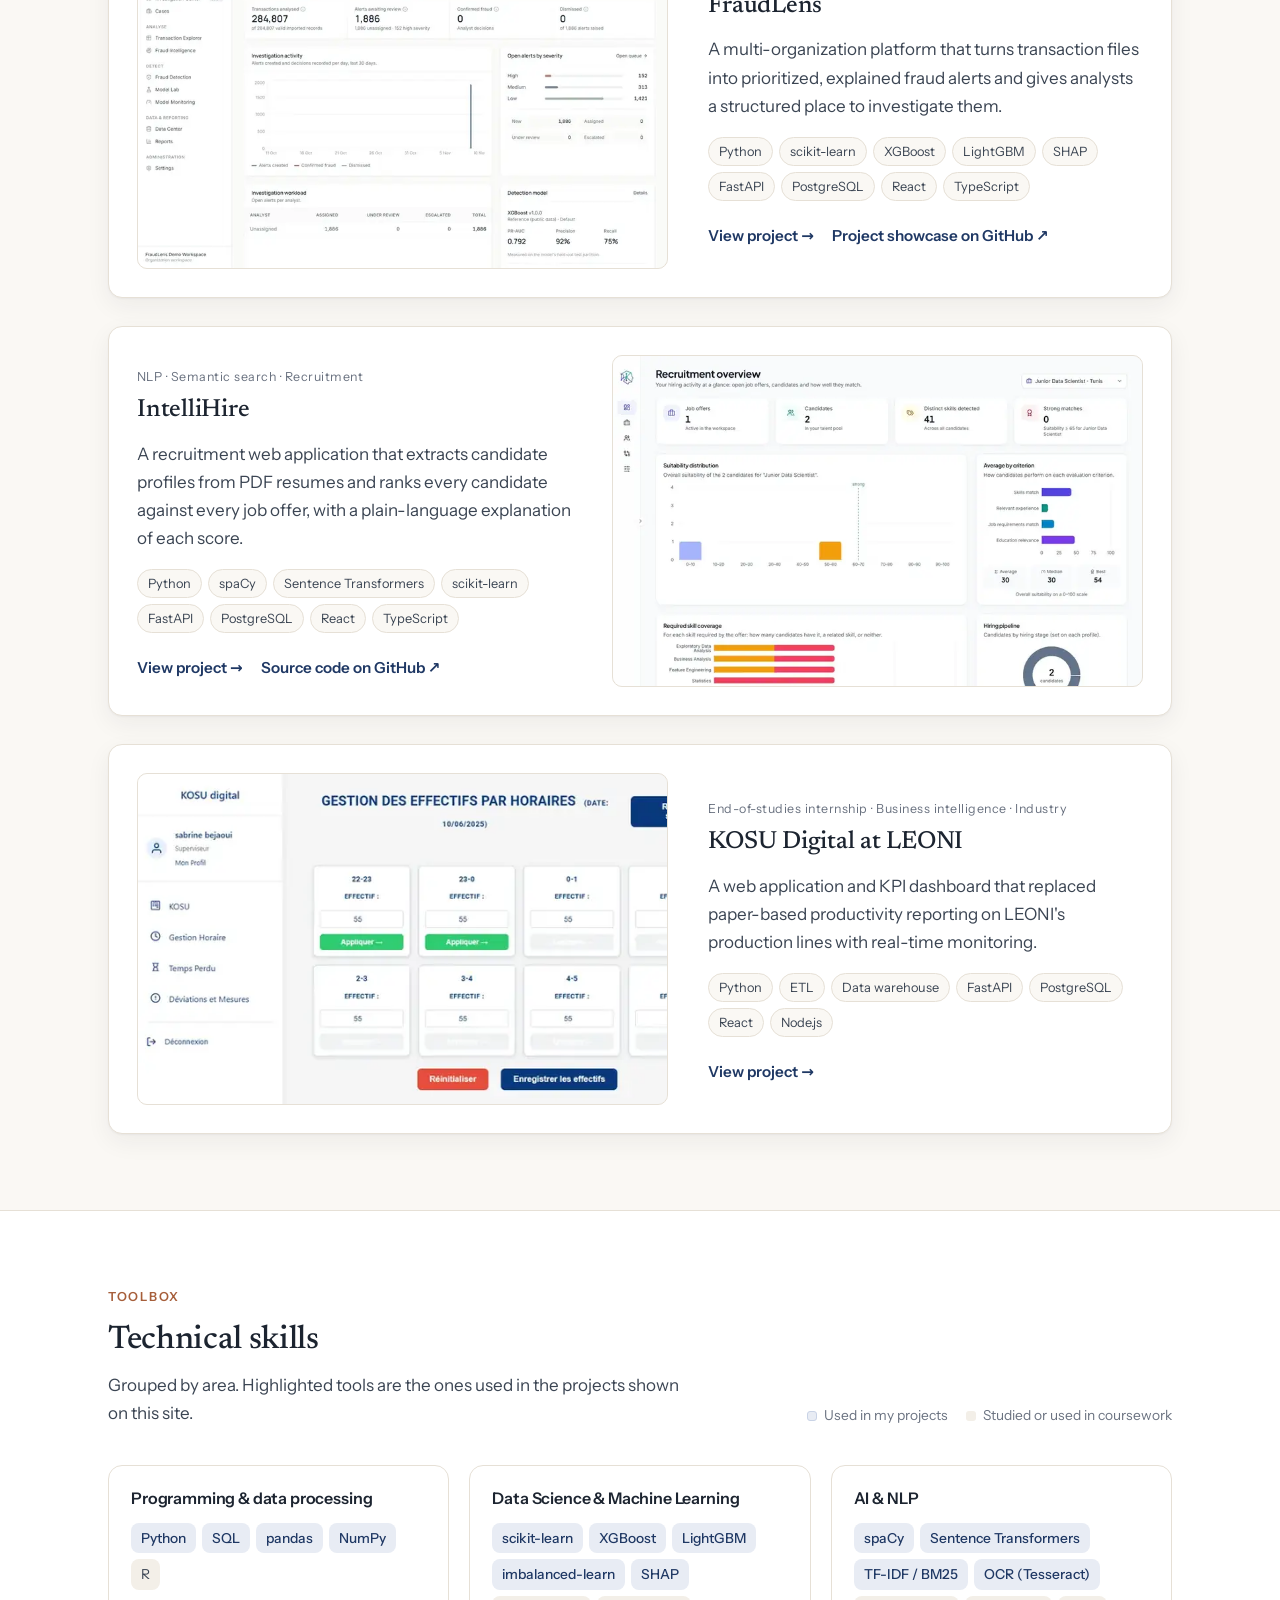
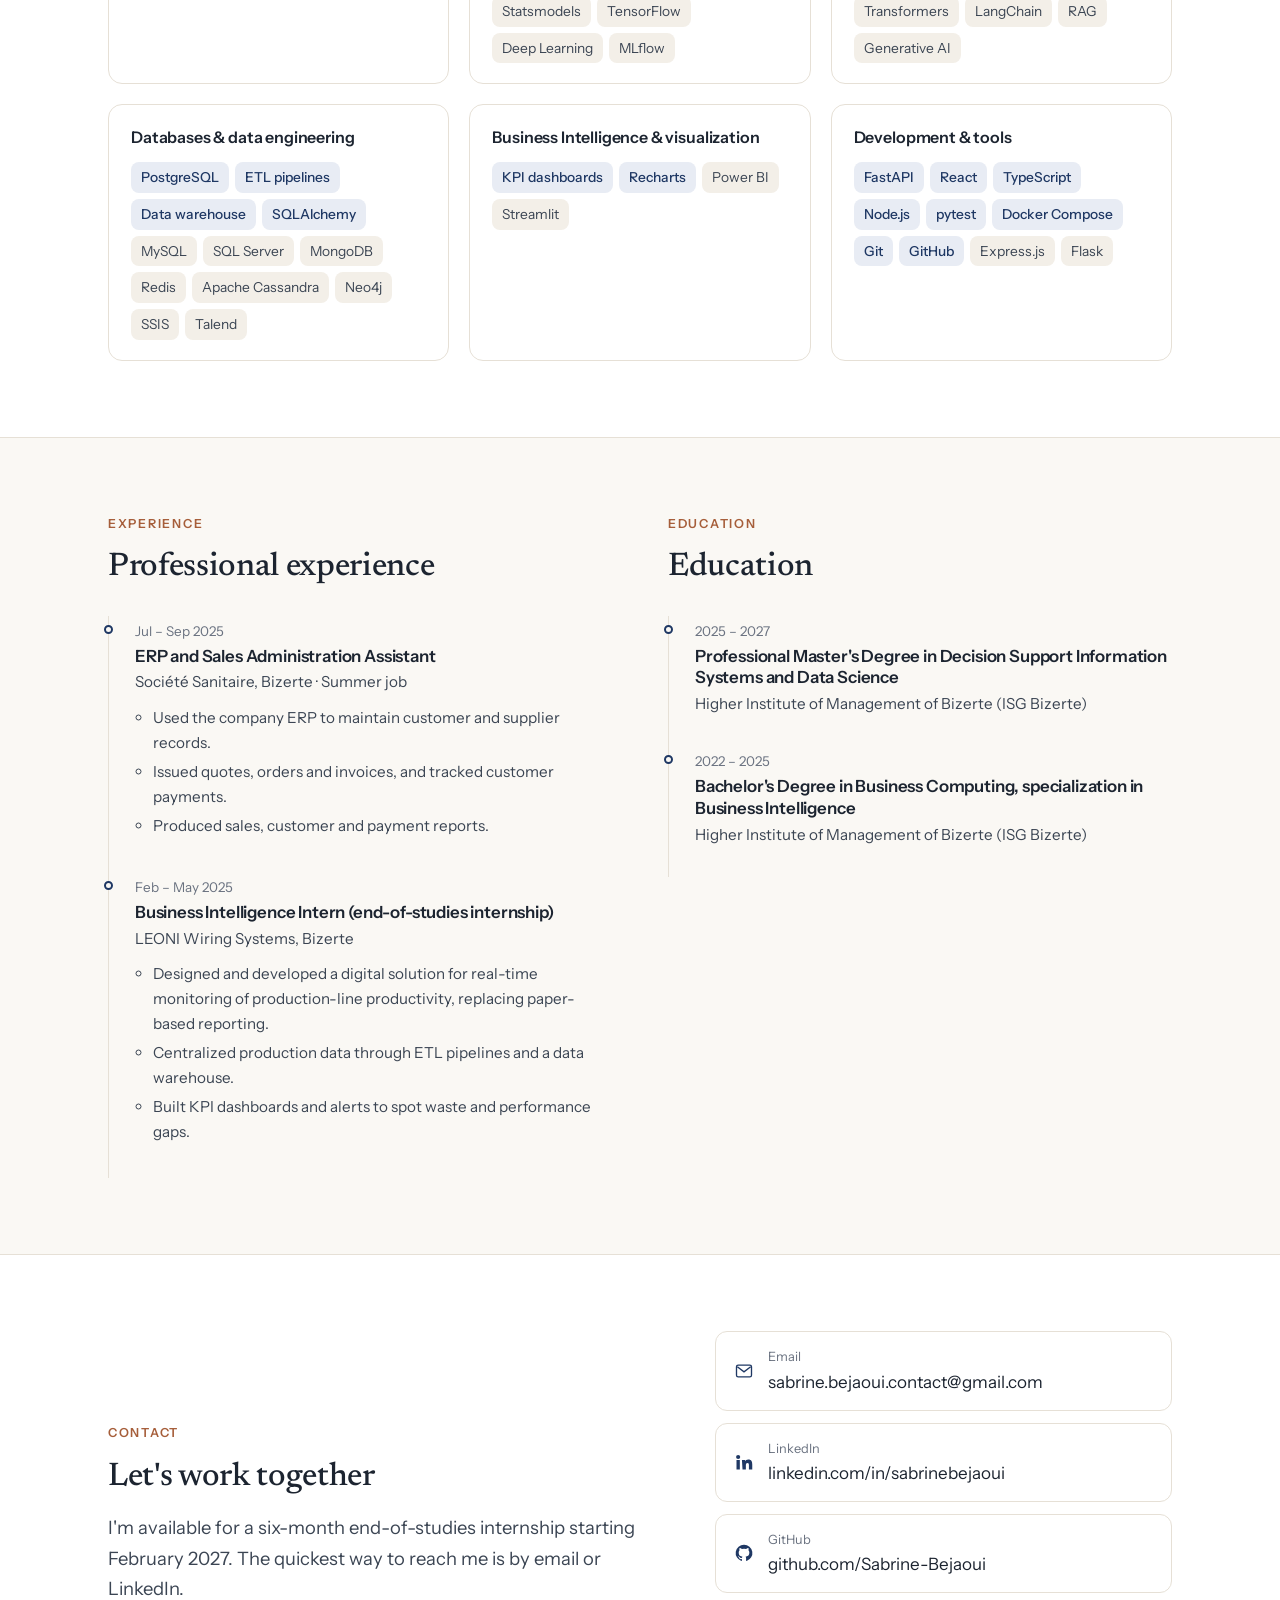
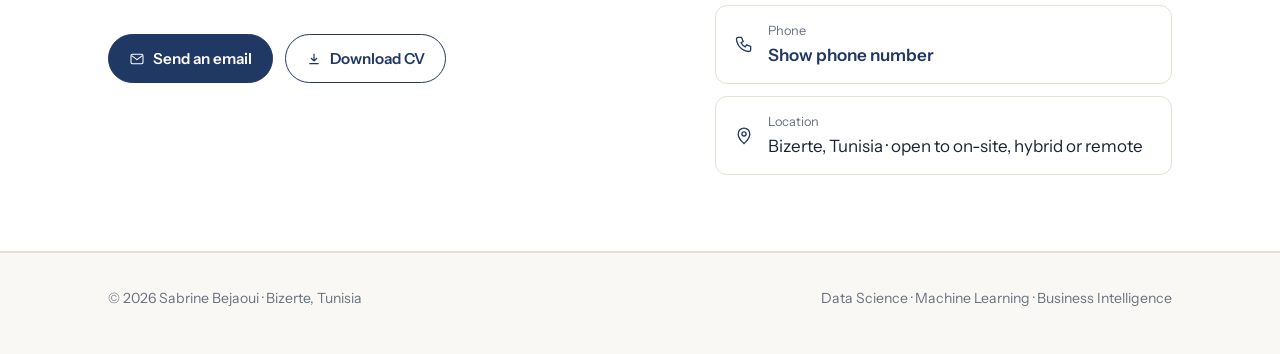
==== commit 1eb928cf: "Add AI to focus areas; remove contribution section from KOSU page Co-Authored-By: Claude Opus 5.5 <n" ====
--- a/index.html
+++ b/index.html
@@ -46,7 +46,7 @@
         <a class="btn btn-ghost" href="#contact">Contact</a>
       </div>
     </div>
-    <dl class="facts"><div><dt>Studying</dt><dd>Master&#x27;s in Decision Support Systems &amp; Data Science, ISG Bizerte</dd></div><div><dt>Background</dt><dd>Bachelor&#x27;s in Business Computing, Business Intelligence</dd></div><div><dt>Focus</dt><dd>Machine Learning, NLP, Business Intelligence</dd></div><div><dt>Based in</dt><dd>Bizerte, Tunisia</dd></div></dl>
+    <dl class="facts"><div><dt>Studying</dt><dd>Master&#x27;s in Decision Support Systems &amp; Data Science, ISG Bizerte</dd></div><div><dt>Background</dt><dd>Bachelor&#x27;s in Business Computing, Business Intelligence</dd></div><div><dt>Focus</dt><dd>Machine Learning, AI, NLP, Business Intelligence</dd></div><div><dt>Based in</dt><dd>Bizerte, Tunisia</dd></div></dl>
   </div>
 </section>
 <section class="band" id="about" aria-labelledby="about-title">
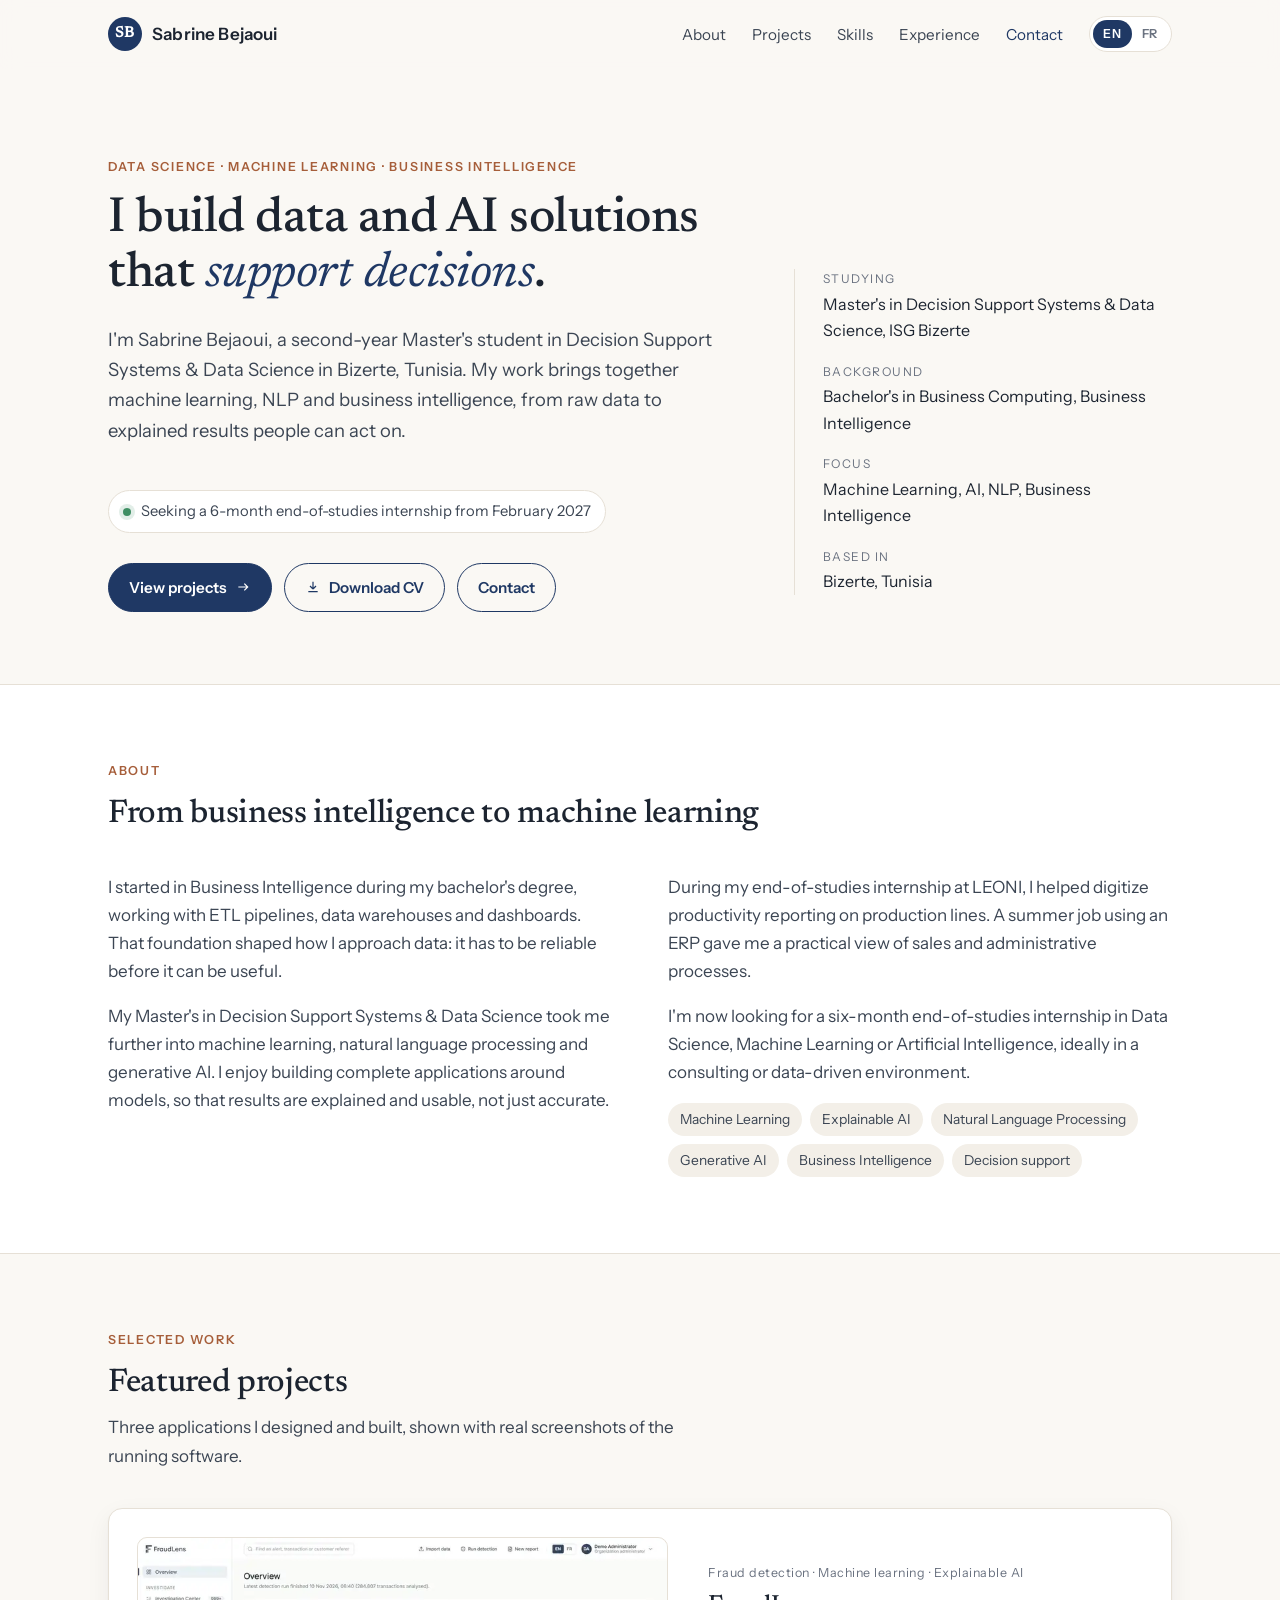
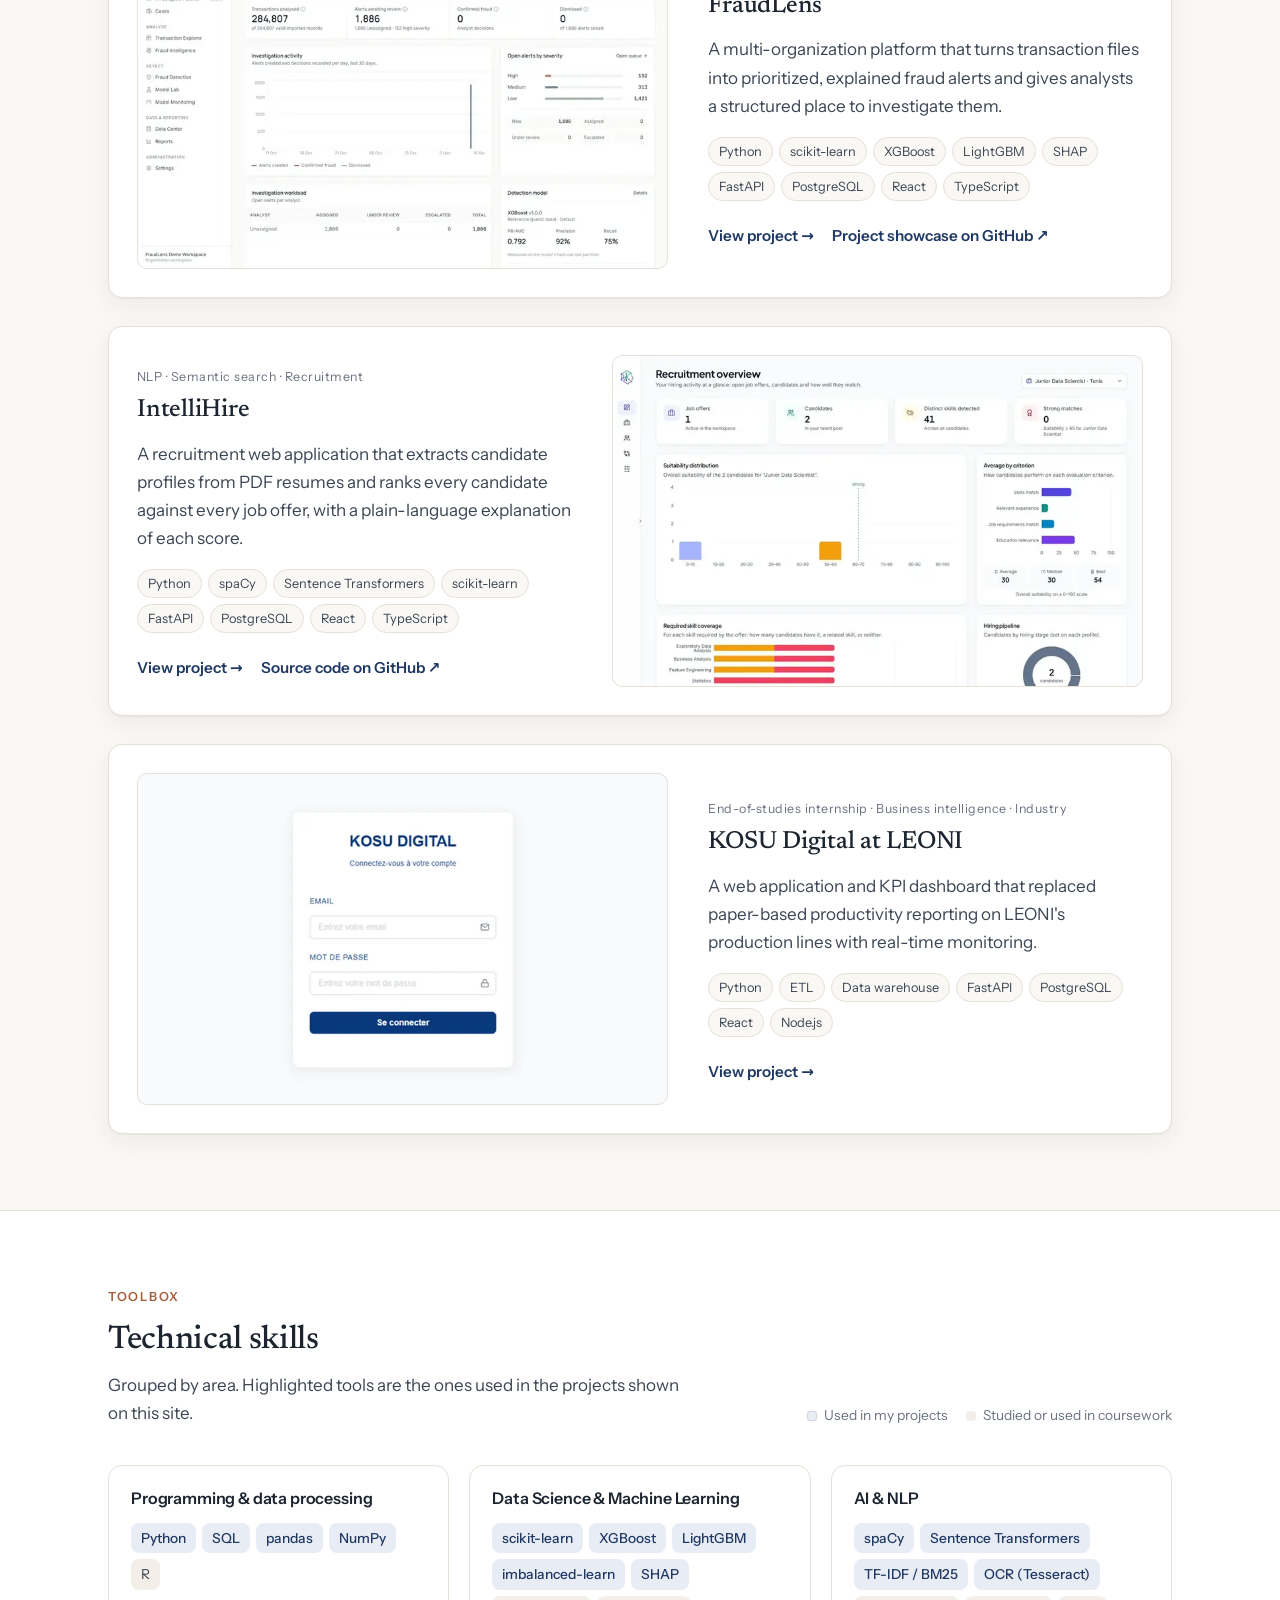
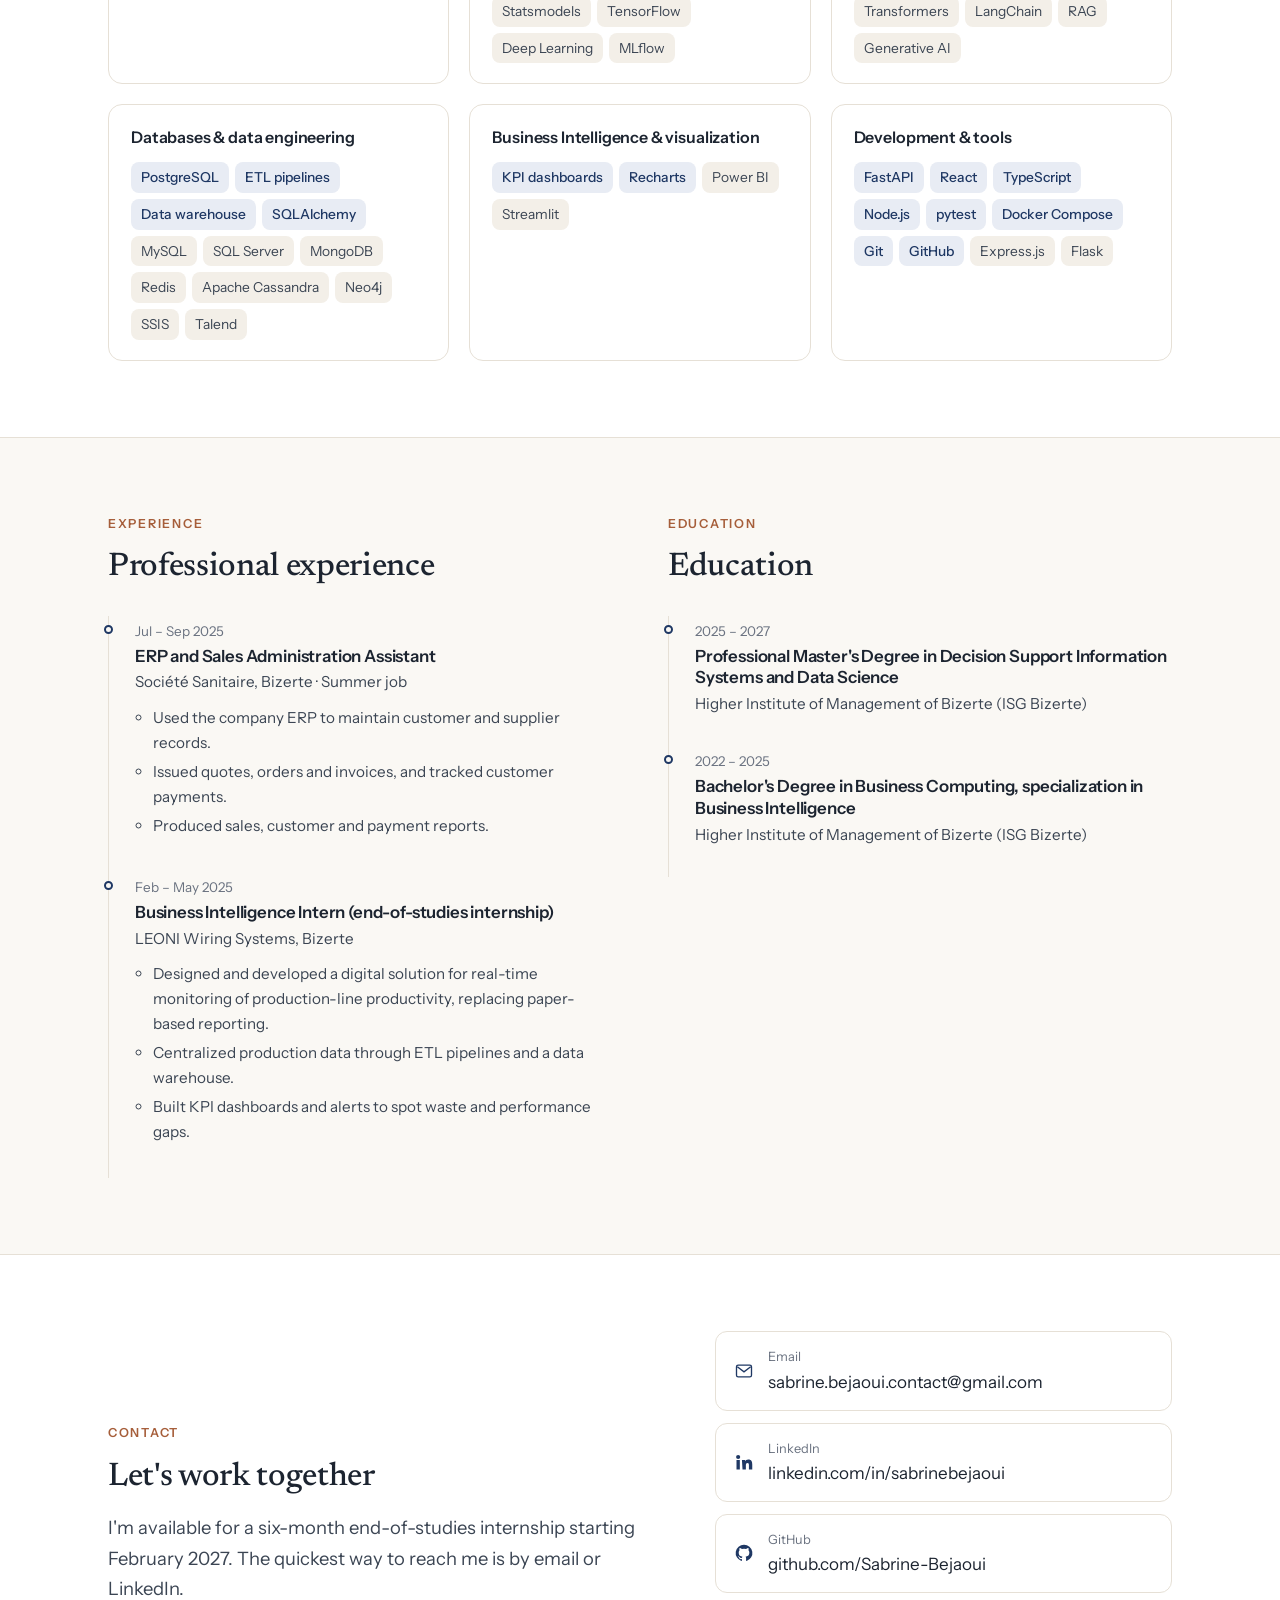
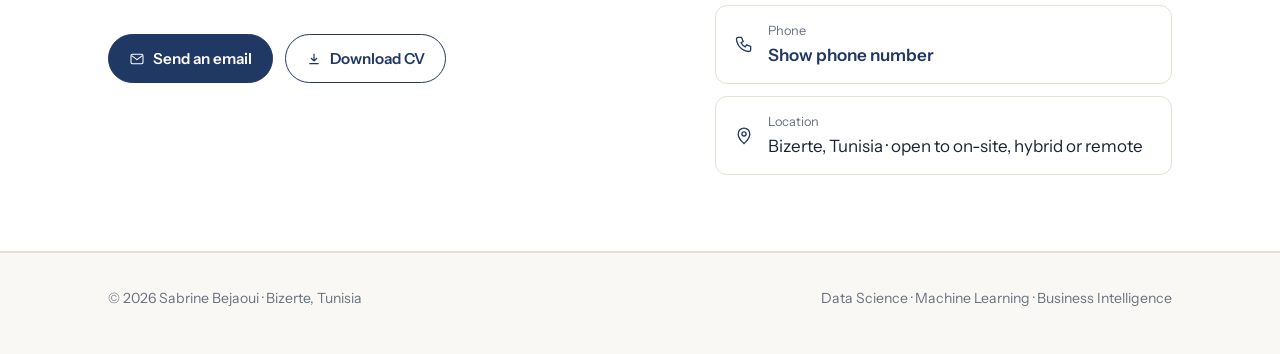
==== commit 7da6228d: "KOSU project: use login screen as cover Co-Authored-By: Claude Opus 5.5 <noreply@anthropic.com> Clau" ====
--- a/index.html
+++ b/index.html
@@ -82,7 +82,7 @@
   </div>
 </article>
 <article class="project reveal">
-  <a class="shot" href="projects/kosu-digital/" tabindex="-1" aria-hidden="true"><img src="assets/img/kosu-headcount-t.webp" alt="" width="800" height="500" loading="lazy" decoding="async"></a>
+  <a class="shot" href="projects/kosu-digital/" tabindex="-1" aria-hidden="true"><img src="assets/img/kosu-cover-t.webp" alt="" width="800" height="500" loading="lazy" decoding="async"></a>
   <div>
     <span class="tag">End-of-studies internship · Business intelligence · Industry</span>
     <h3><a href="projects/kosu-digital/" style="color:inherit;text-decoration:none">KOSU Digital at LEONI</a></h3>
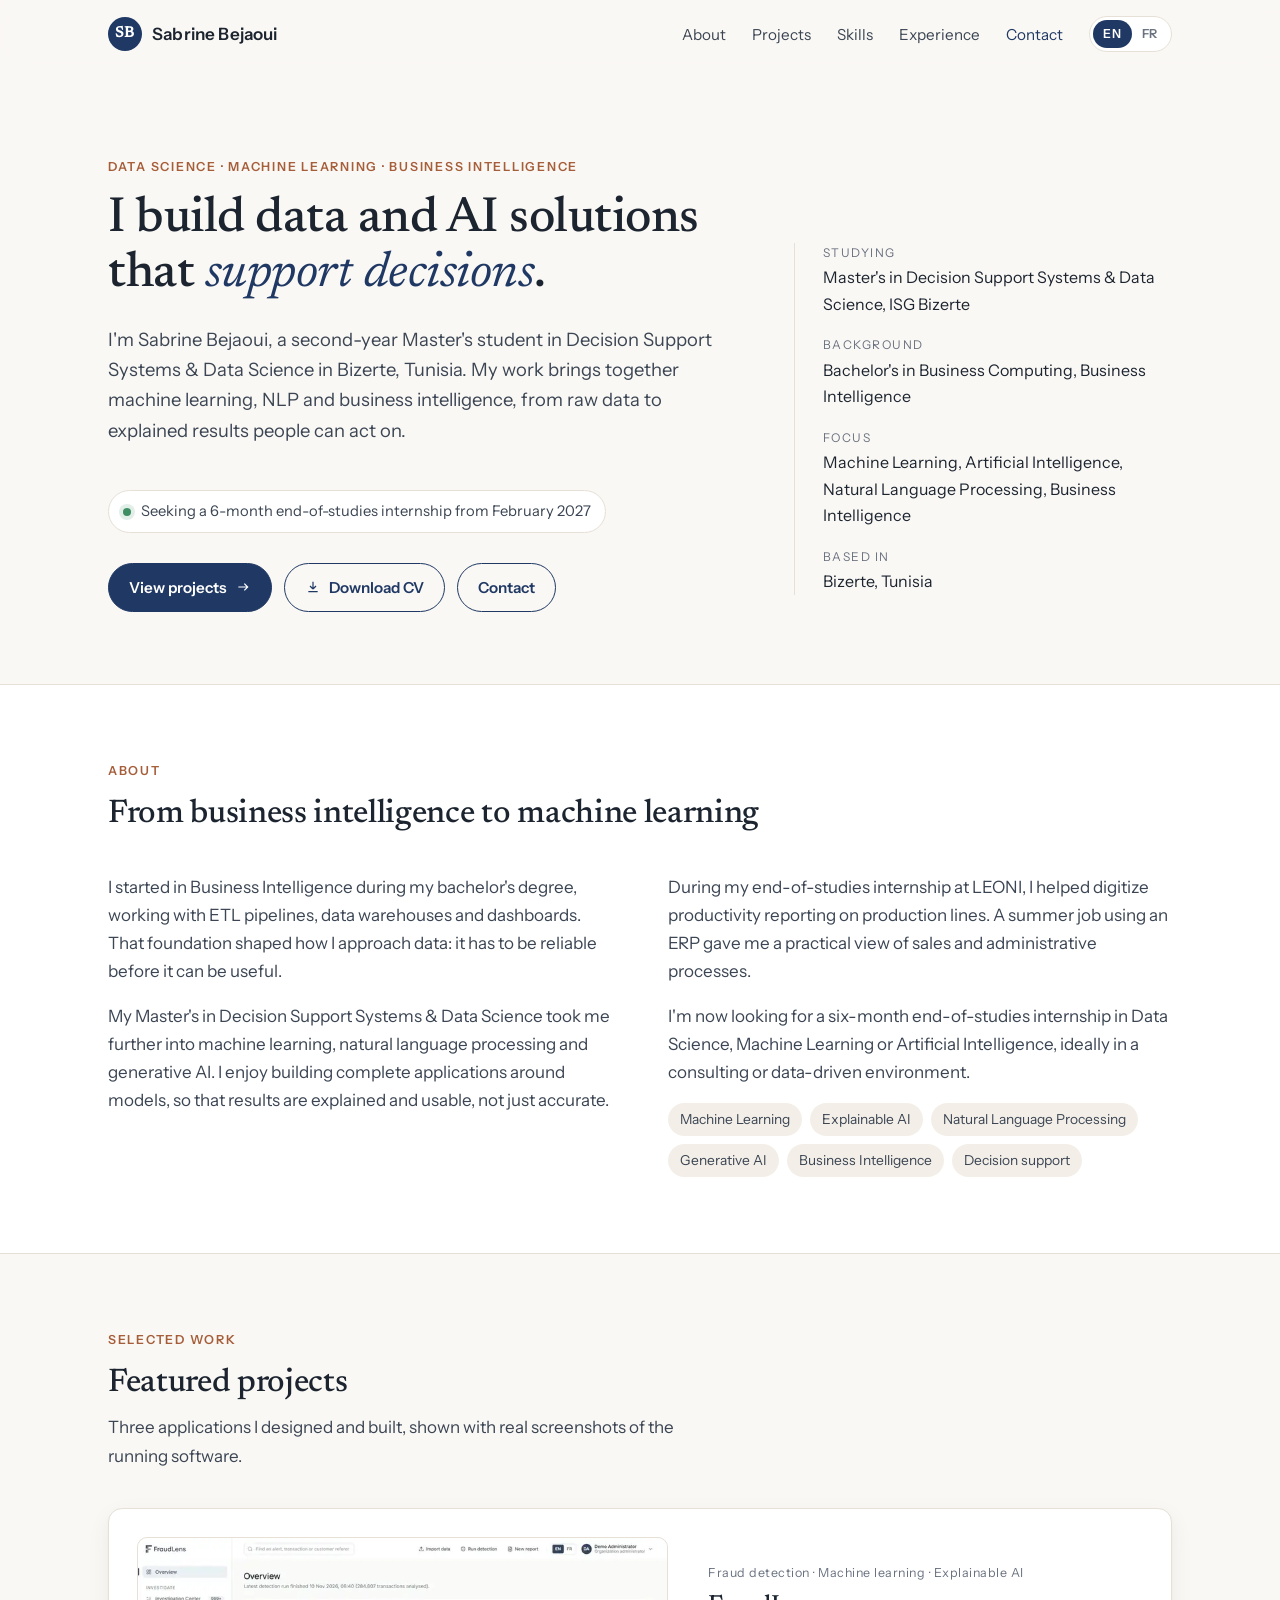
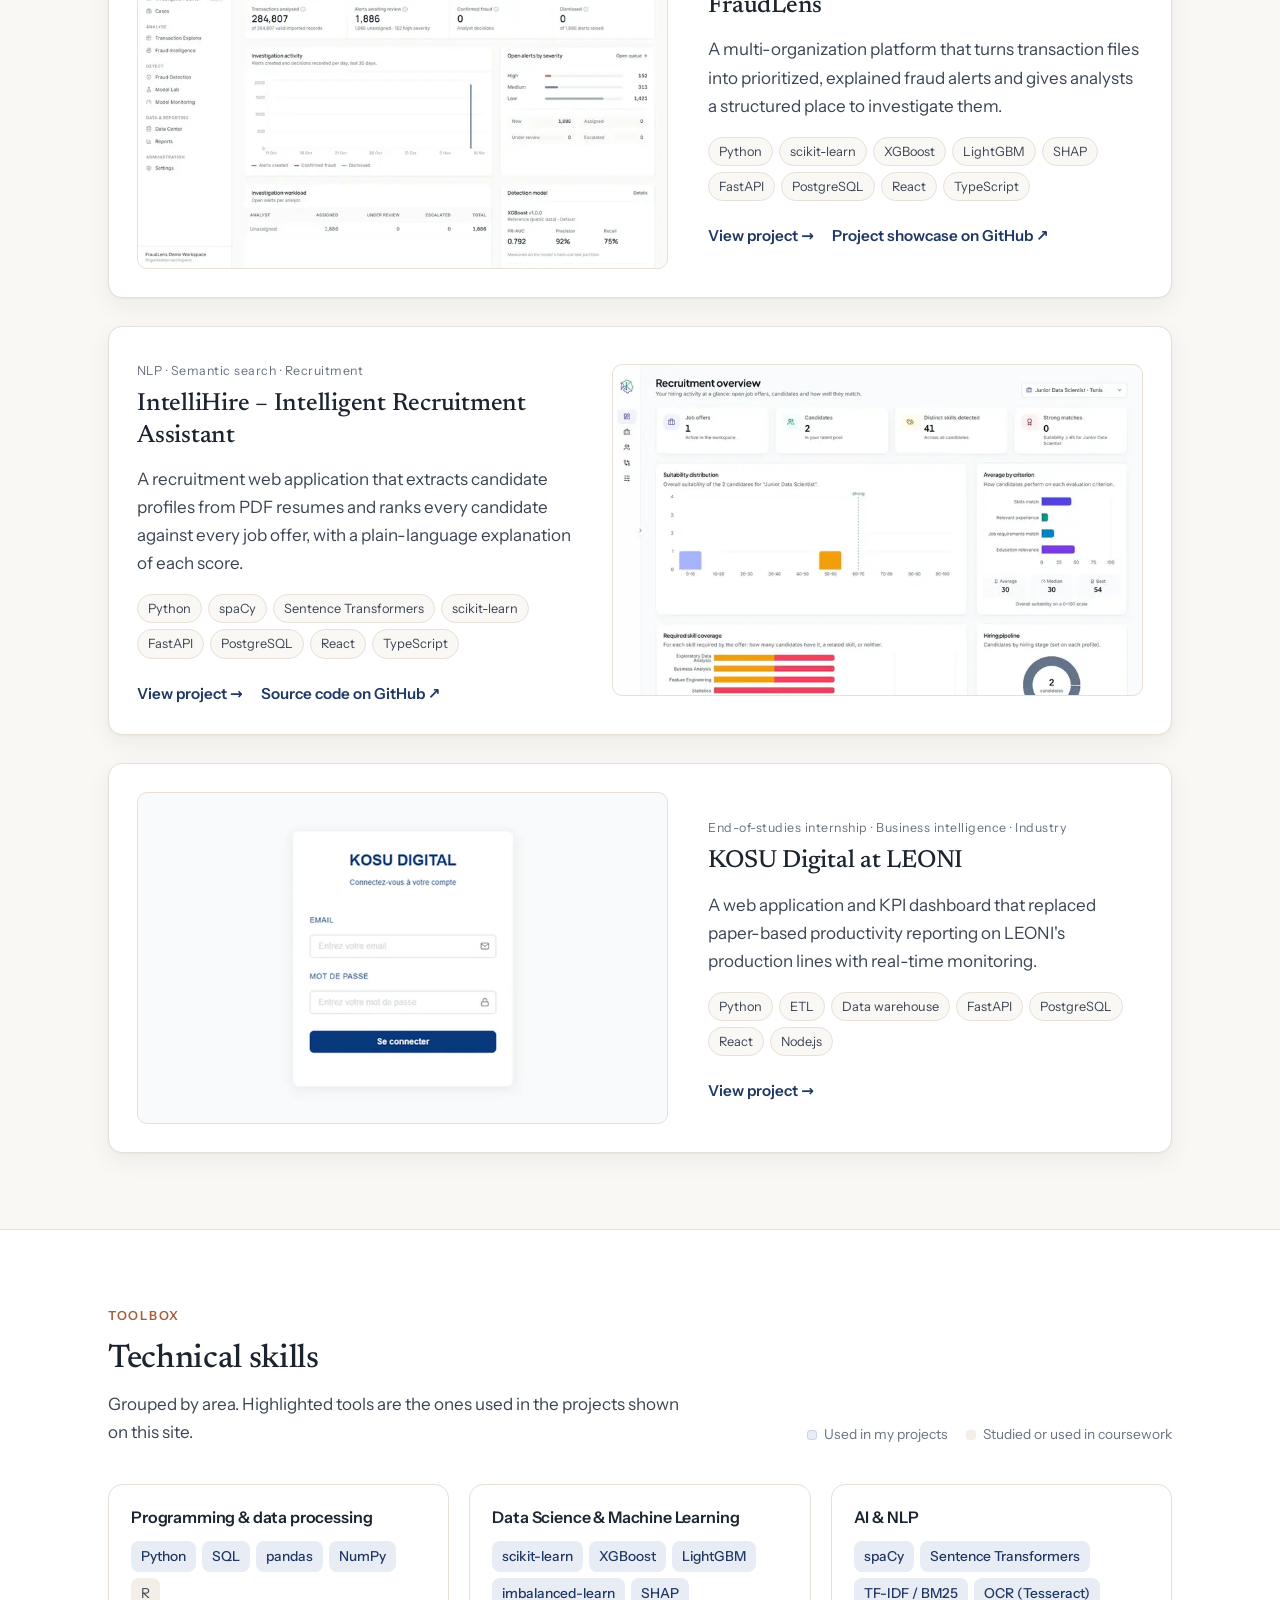
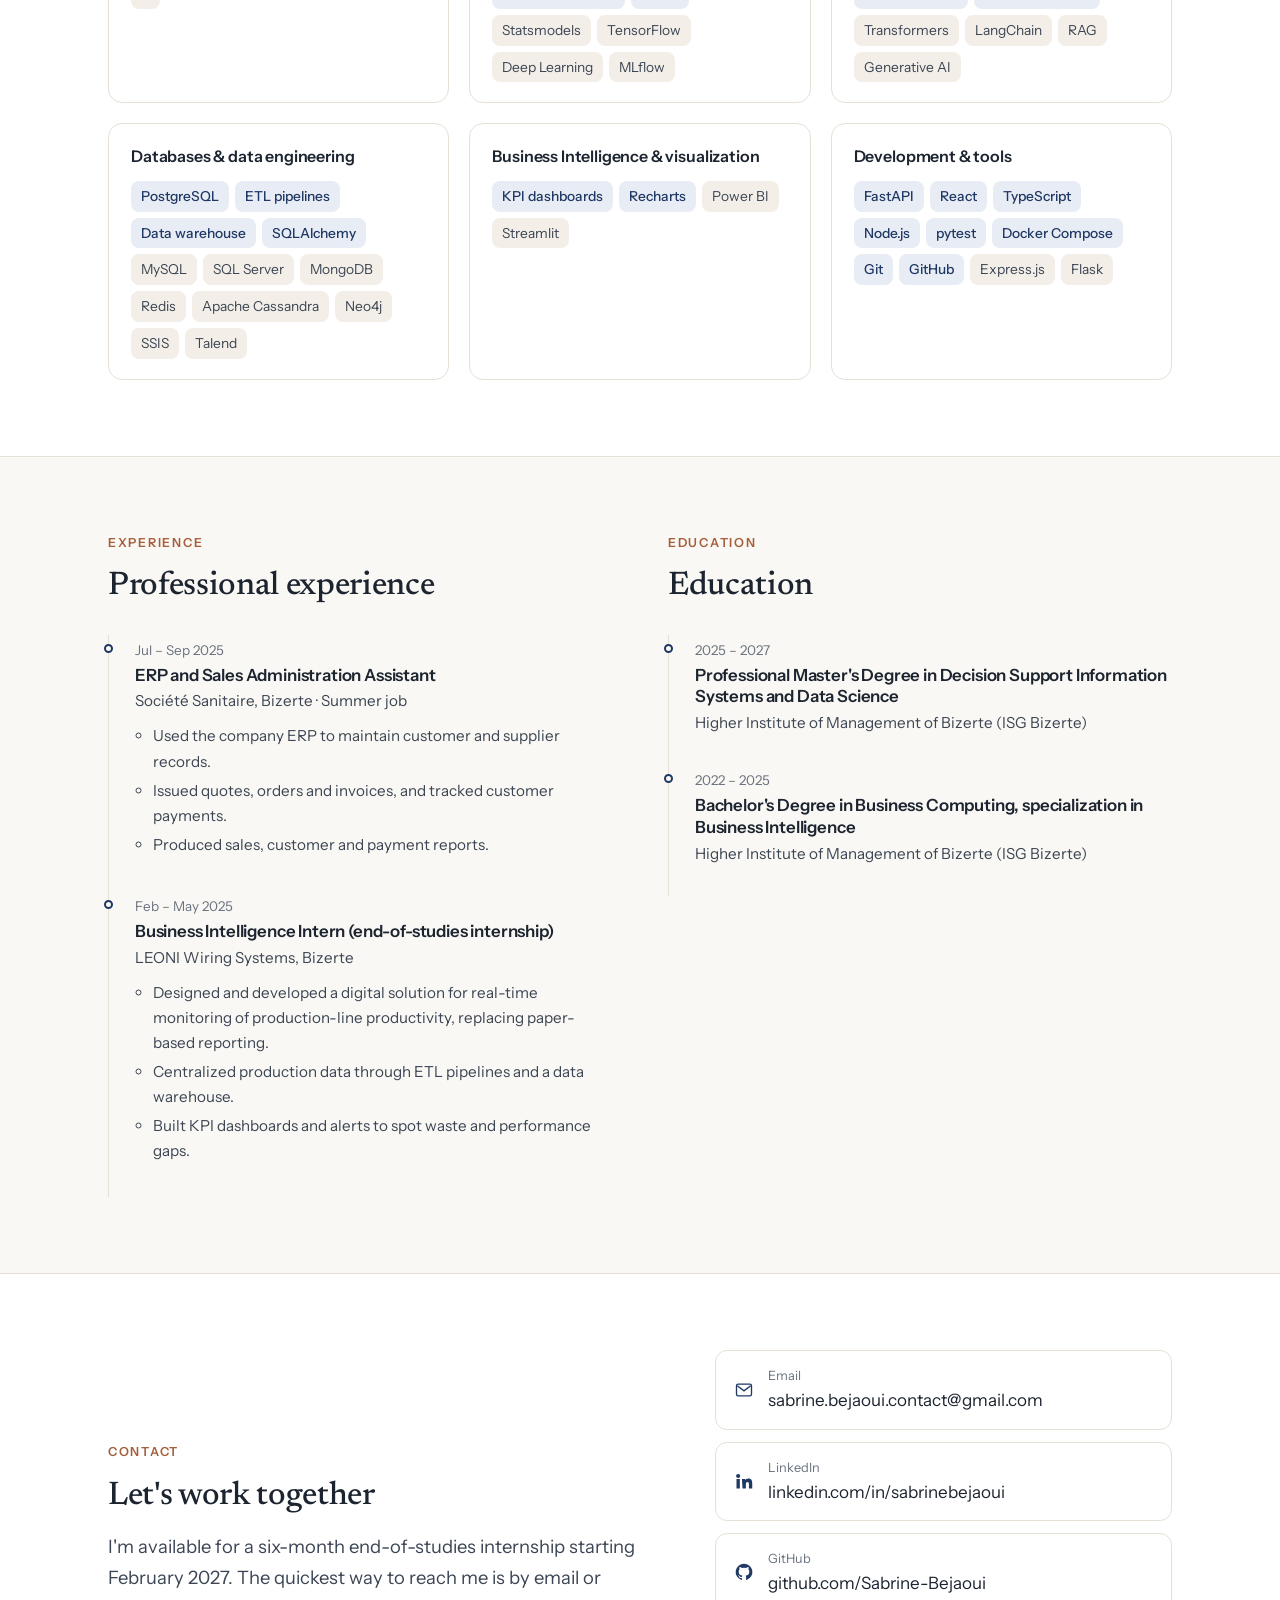
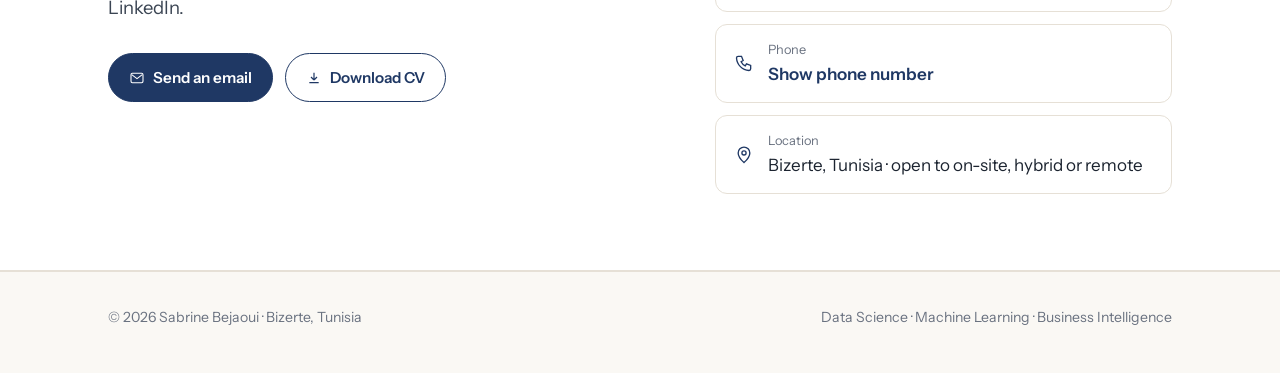
==== commit 974a1573: "IntelliHire full title, email button opens Gmail, spell out focus areas, updated CVs Co-Authored-By:" ====
--- a/index.html
+++ b/index.html
@@ -46,7 +46,7 @@
         <a class="btn btn-ghost" href="#contact">Contact</a>
       </div>
     </div>
-    <dl class="facts"><div><dt>Studying</dt><dd>Master&#x27;s in Decision Support Systems &amp; Data Science, ISG Bizerte</dd></div><div><dt>Background</dt><dd>Bachelor&#x27;s in Business Computing, Business Intelligence</dd></div><div><dt>Focus</dt><dd>Machine Learning, AI, NLP, Business Intelligence</dd></div><div><dt>Based in</dt><dd>Bizerte, Tunisia</dd></div></dl>
+    <dl class="facts"><div><dt>Studying</dt><dd>Master&#x27;s in Decision Support Systems &amp; Data Science, ISG Bizerte</dd></div><div><dt>Background</dt><dd>Bachelor&#x27;s in Business Computing, Business Intelligence</dd></div><div><dt>Focus</dt><dd>Machine Learning, Artificial Intelligence, Natural Language Processing, Business Intelligence</dd></div><div><dt>Based in</dt><dd>Bizerte, Tunisia</dd></div></dl>
   </div>
 </section>
 <section class="band" id="about" aria-labelledby="about-title">
@@ -75,7 +75,7 @@
   <a class="shot" href="projects/intellihire/" tabindex="-1" aria-hidden="true"><img src="assets/img/ih-overview-t.webp" alt="" width="800" height="500" loading="lazy" decoding="async"></a>
   <div>
     <span class="tag">NLP · Semantic search · Recruitment</span>
-    <h3><a href="projects/intellihire/" style="color:inherit;text-decoration:none">IntelliHire</a></h3>
+    <h3><a href="projects/intellihire/" style="color:inherit;text-decoration:none">IntelliHire – Intelligent Recruitment Assistant</a></h3>
     <p>A recruitment web application that extracts candidate profiles from PDF resumes and ranks every candidate against every job offer, with a plain-language explanation of each score.</p>
     <ul class="stack" aria-label="Technologies"><li>Python</li><li>spaCy</li><li>Sentence Transformers</li><li>scikit-learn</li><li>FastAPI</li><li>PostgreSQL</li><li>React</li><li>TypeScript</li></ul>
     <div class="links"><a href="projects/intellihire/">View project →</a><a href="https://github.com/Sabrine-Bejaoui/IntelliHire-Intelligent-Recruitment-Assistant" rel="noopener" target="_blank">Source code on GitHub ↗</a></div>
@@ -113,7 +113,7 @@
       <span class="eyebrow">Contact</span>
       <h2 id="contact-title">Let&#x27;s work together</h2>
       <p class="lead" style="margin-top:16px">I&#x27;m available for a six-month end-of-studies internship starting February 2027. The quickest way to reach me is by email or LinkedIn.</p>
-      <div class="actions"><a class="btn btn-primary" href="mailto:sabrine.bejaoui.contact@gmail.com"><svg viewBox="0 0 24 24" fill="none" stroke="currentColor" stroke-width="1.6" aria-hidden="true"><rect x="3" y="5" width="18" height="14" rx="2"/><path d="m4 7 8 6 8-6"/></svg> Send an email</a><a class="btn btn-ghost" href="assets/cv/Sabrine_Bejaoui_CV_EN.pdf" download><svg viewBox="0 0 24 24" fill="none" stroke="currentColor" stroke-width="1.8" aria-hidden="true"><path d="M12 4v11m0 0-4.5-4.5M12 15l4.5-4.5M5 19h14"/></svg> Download CV</a></div>
+      <div class="actions"><a class="btn btn-primary" href="https://mail.google.com/mail/?view=cm&amp;fs=1&amp;to=sabrine.bejaoui.contact@gmail.com" target="_blank" rel="noopener"><svg viewBox="0 0 24 24" fill="none" stroke="currentColor" stroke-width="1.6" aria-hidden="true"><rect x="3" y="5" width="18" height="14" rx="2"/><path d="m4 7 8 6 8-6"/></svg> Send an email</a><a class="btn btn-ghost" href="assets/cv/Sabrine_Bejaoui_CV_EN.pdf" download><svg viewBox="0 0 24 24" fill="none" stroke="currentColor" stroke-width="1.8" aria-hidden="true"><path d="M12 4v11m0 0-4.5-4.5M12 15l4.5-4.5M5 19h14"/></svg> Download CV</a></div>
     </div>
     <ul class="contact-list reveal">
       <li><a href="mailto:sabrine.bejaoui.contact@gmail.com"><svg viewBox="0 0 24 24" fill="none" stroke="currentColor" stroke-width="1.6" aria-hidden="true"><rect x="3" y="5" width="18" height="14" rx="2"/><path d="m4 7 8 6 8-6"/></svg><span><small>Email</small>sabrine.bejaoui.contact@gmail.com</span></a></li>
